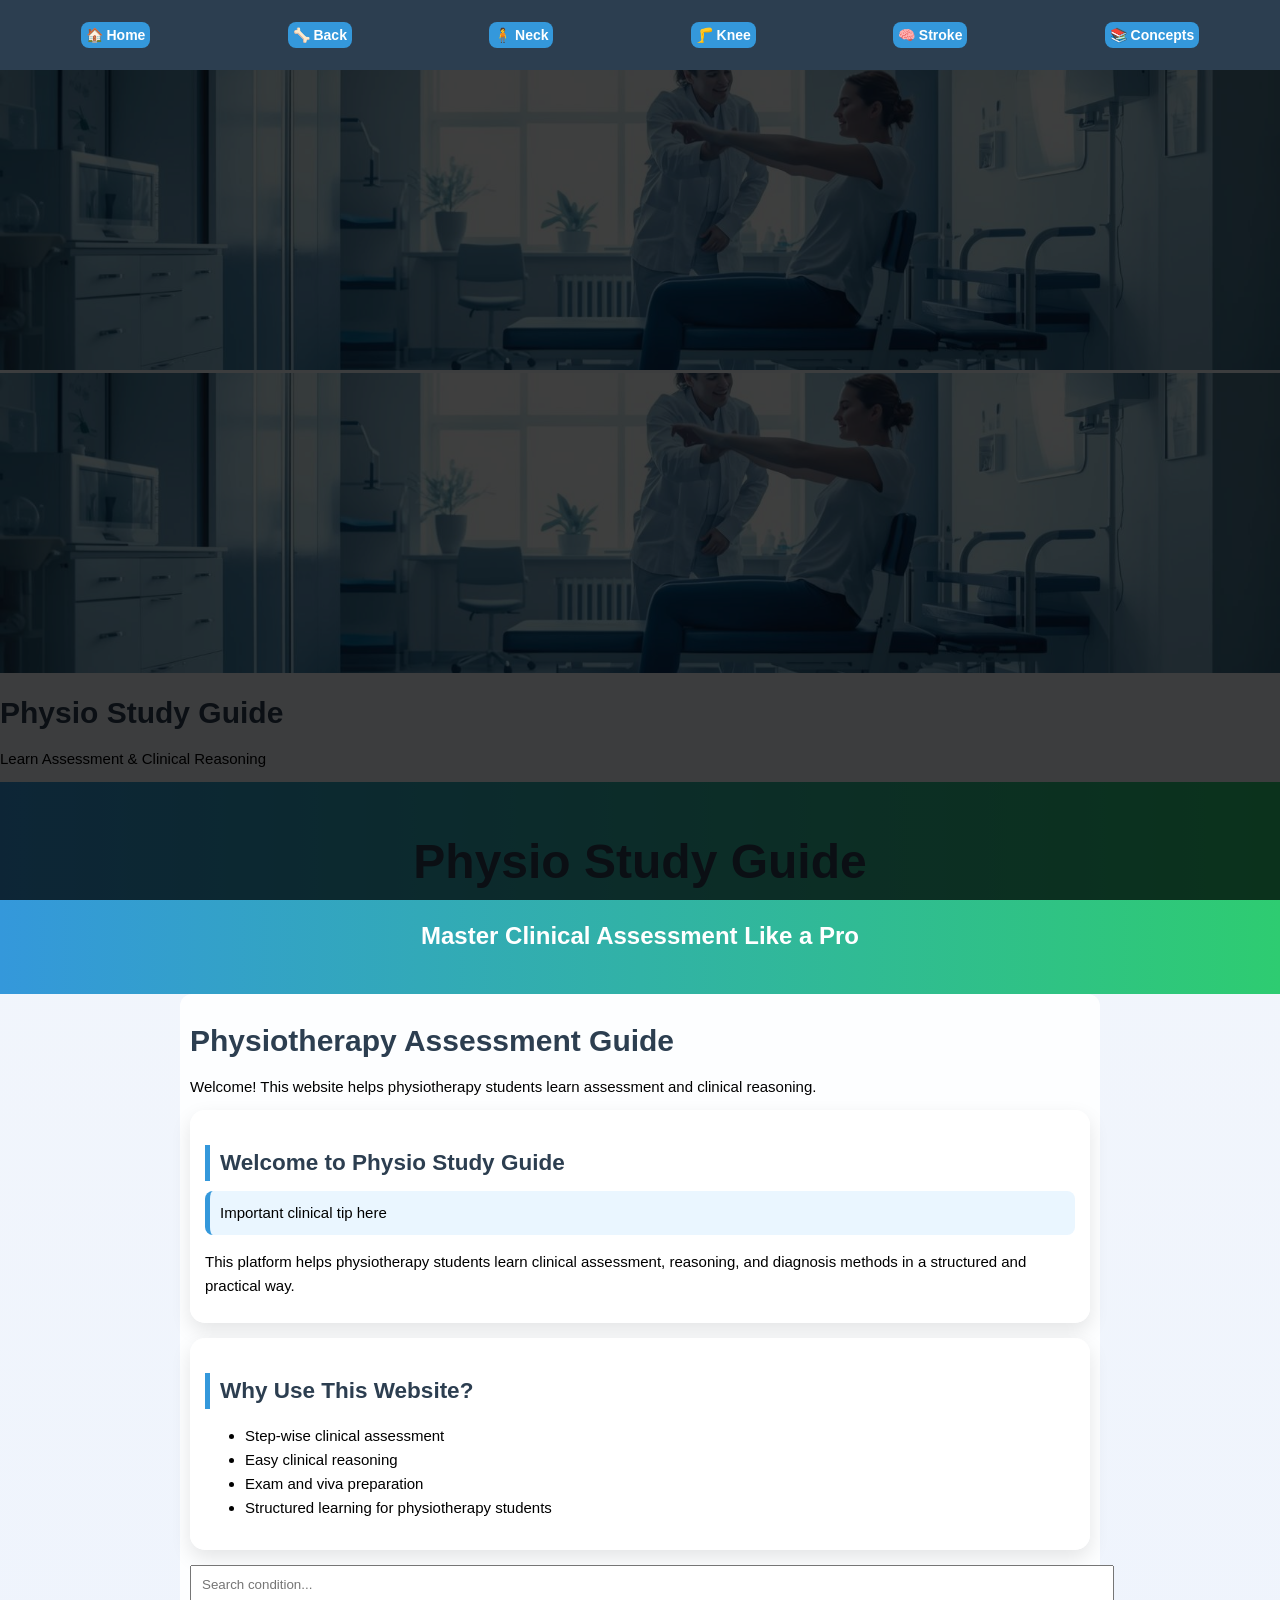
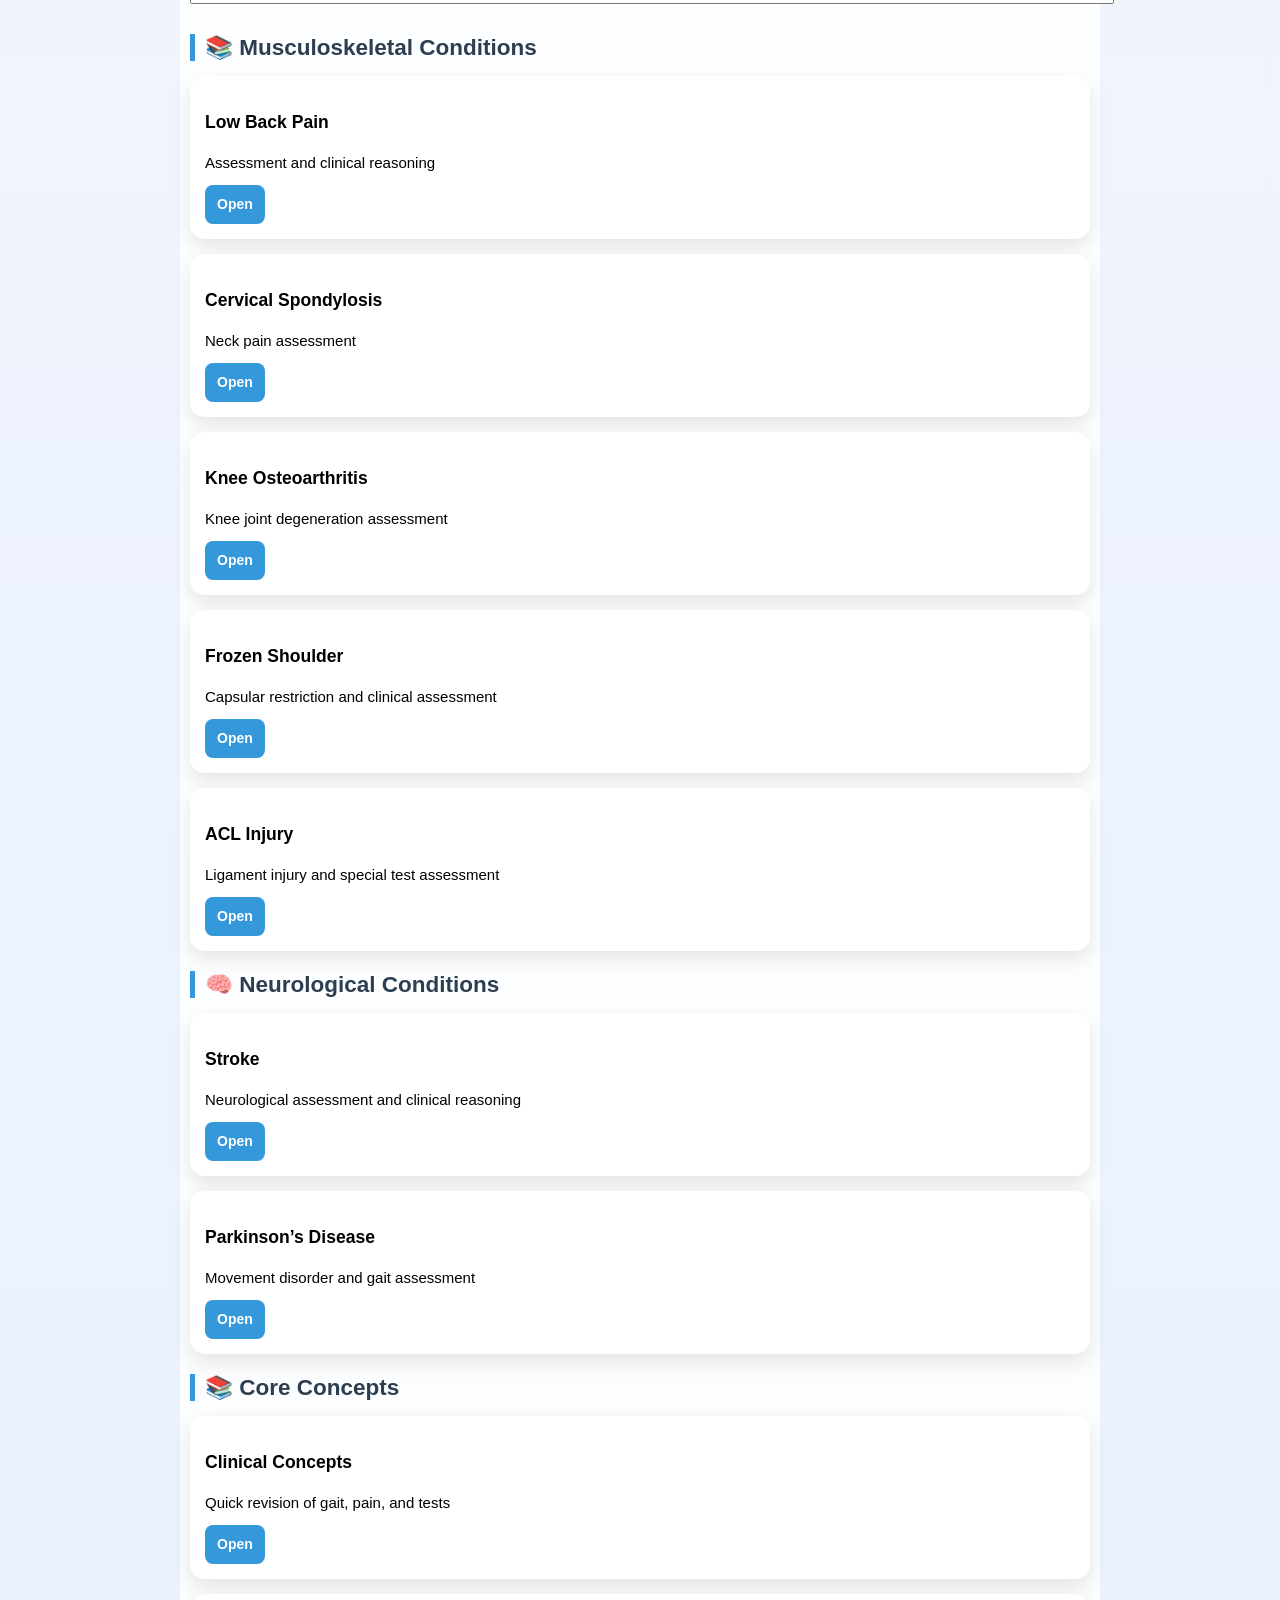
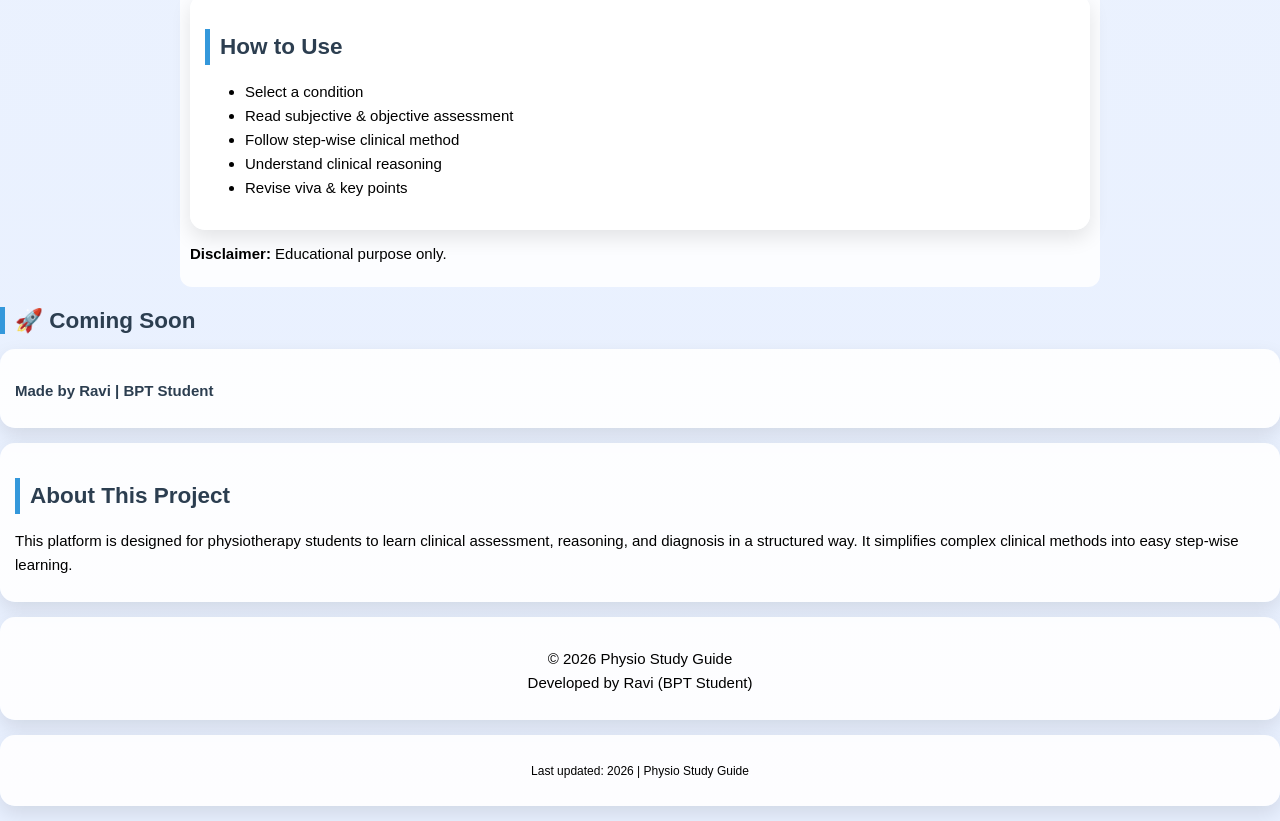
==== index.html @ ac694278 "Update index.html" ====
<!DOCTYPE html>
<html>
<head>
    <title>Physio Study Guide</title>
    <link rel="stylesheet" href="style.css">
</head>

<script>
function searchFunction() {
    let input = document.getElementById("search").value.toLowerCase();
    let cards = document.querySelectorAll(".card");

    cards.forEach(card => {
        if (card.querySelector("h3")) { 
            let text = card.innerText.toLowerCase();
            card.style.display = text.includes(input) ? "block" : "none";
        }
    });
}
</script>


<body>
  
  <div class="navbar">
    <a href="index.html">🏠 Home</a>
<a href="low-back-pain.html">🦴 Back</a>
<a href="cervical-spondylosis.html">🧍 Neck</a>
<a href="knee-osteoarthritis.html">🦵 Knee</a>
<a href="stroke.html">🧠 Stroke</a>
<a href="clinical-concepts.html">📚 Concepts</a>
</div>

<div class="hero">
    <img src="hero.jpg" alt="Physiotherapy Banner">
</div>

<div class="hero">
    <img src="hero.jpg">
    <div class="hero-text">
        <h1>Physio Study Guide</h1>
        <p>Learn Assessment & Clinical Reasoning</p>
    </div>
</div>

<div class="header">
    <h1>Physio Study Guide</h1>
<p>Master Clinical Assessment Like a Pro</p>
</div>


<div class="container">

<h1>Physiotherapy Assessment Guide</h1>

<p>Welcome! This website helps physiotherapy students learn assessment and clinical reasoning.</p>

<div class="card">
<h2>Welcome to Physio Study Guide</h2>

<div class="highlight-box">
Important clinical tip here
</div>

<p>
This platform helps physiotherapy students learn clinical assessment,
reasoning, and diagnosis methods in a structured and practical way.
</p>
</div>
<div class="card">
<h2>Why Use This Website?</h2>
<ul>
<li>Step-wise clinical assessment</li>
<li>Easy clinical reasoning</li>
<li>Exam and viva preparation</li>
<li>Structured learning for physiotherapy students</li>
</ul>
</div>

<input type="text" id="search" placeholder="Search condition..." onkeyup="searchFunction()" style="width:100%; padding:10px; margin-bottom:10px;">

<h2>📚 Musculoskeletal Conditions</h2>

<div class="card">
    <h3>Low Back Pain</h3>
    <p>Assessment and clinical reasoning</p>
    <a href="low-back-pain.html">Open</a>
</div>

<div class="card">
    <h3>Cervical Spondylosis</h3>
    <p>Neck pain assessment</p>
    <a href="cervical-spondylosis.html">Open</a>
</div>

<div class="card">
    <h3>Knee Osteoarthritis</h3>
    <p>Knee joint degeneration assessment</p>
    <a href="knee-osteoarthritis.html">Open</a>
</div>

<div class="card">
    <h3>Frozen Shoulder</h3>
    <p>Capsular restriction and clinical assessment</p>
    <a href="frozen-shoulder.html">Open</a>
</div>

<div class="card">
    <h3>ACL Injury</h3>
    <p>Ligament injury and special test assessment</p>
    <a href="acl-injury.html">Open</a>
</div>

<h2>🧠 Neurological Conditions</h2>

<div class="card">
    <h3>Stroke</h3>
    <p>Neurological assessment and clinical reasoning</p>
    <a href="stroke.html">Open</a>
</div>

<div class="card">
    <h3>Parkinson’s Disease</h3>
    <p>Movement disorder and gait assessment</p>
    <a href="parkinsons.html">Open</a>
</div>


<h2>📚 Core Concepts</h2>

<div class="card">
    <h3>Clinical Concepts</h3>
    <p>Quick revision of gait, pain, and tests</p>
    <a href="clinical-concepts.html">Open</a>
</div>

<div class="card">
<h2>How to Use</h2>
<ul>
<li>Select a condition</li>
<li>Read subjective & objective assessment</li>
<li>Follow step-wise clinical method</li>
<li>Understand clinical reasoning</li>
<li>Revise viva & key points</li>
</ul>
</div>


<p><b>Disclaimer:</b> Educational purpose only.</p>

</div>

<h2>🚀 Coming Soon</h2>



<div class="card">
<p><b>Made by Ravi | BPT Student</b></p>
</div>

<div class="card">
<h2>About This Project</h2>
<p>
This platform is designed for physiotherapy students to learn 
clinical assessment, reasoning, and diagnosis in a structured way.
It simplifies complex clinical methods into easy step-wise learning.
</p>
</div>

<div class="card">
<p style="text-align:center;">
© 2026 Physio Study Guide <br>
Developed by Ravi (BPT Student)
</p>
</div>

<div class="card">
<p style="text-align:center; font-size:12px;">
Last updated: 2026 | Physio Study Guide
</p>
</div>

</body>

</html>
---- style.css ----
body {
    font-family: Arial, sans-serif;
    margin: 0;
    background: url("https://images.unsplash.com/photo-1588776814546-ec7e5f3e4c3b") no-repeat center center fixed;
    background-size: cover;
}

/* Header */
.header {
    background: linear-gradient(135deg, #2c3e50, #3498db);
    color: white;
    padding: 20px;
    text-align: center;
    font-size: 22px;
    font-weight: bold;
}


/* Content */
.container {
    padding: 20px;
    background: rgba(255, 255, 255, 0.85);
    margin: 10px;
    border-radius: 12px;
    backdrop-filter: blur(5px);
}



h1 {
    color: #2c3e50;
}

h2 {
    color: #34495e;
}

/* Card */.card {
    background: white;
    padding: 15px;
    margin-bottom: 10px;
    border-radius: 10px;
    transition: 0.3s;
}

.card:hover {
    transform: translateY(-6px);
    box-shadow: 0 12px 25px rgba(0,0,0,0.2);
}



/* Link */
a {
    text-decoration: none;
    color: #007bff;
    font-weight: bold;
}

.card {
    background: white;
    padding: 18px;
    border-radius: 12px;
    margin-top: 15px;
    box-shadow: 0 4px 10px rgba(0,0,0,0.1);
    line-height: 1.6;
}

h2 {
    margin-bottom: 10px;
}

.card h3 {
    margin-bottom: 5px;
}

.card p {
    margin-bottom: 10px;
}

.header small {
    font-size: 12px;
    display: block;
    margin-top: 5px;
}
.card:hover {
    transform: scale(1.02);
    transition: 0.2s;
}

a {
    display: inline-block;
    padding: 8px 12px;
    background: #3498db;
    color: white;
    border-radius: 8px;
    text-decoration: none;
    font-size: 14px;
}

a:hover {
    background: #2c3e50;
}

.navbar {
    background: #2c3e50;
    padding: 10px;
    display: flex;
    justify-content: space-around;
}

.navbar a {
    color: white;
    text-decoration: none;
    font-size: 14px;
}

.navbar a:hover {
    text-decoration: underline;
}
.navbar {
    background: #2c3e50;
    padding: 10px;
    display: flex;
    justify-content: space-around;
    position: sticky;
    top: 0;
    z-index: 1000;
}
.navbar a {
    color: white;
    text-decoration: none;
    font-size: 14px;
    padding: 5px;
}

.navbar a:hover {
    background: #3498db;
    border-radius: 5px;
}
h2 {
    margin-top: 20px;
}

a {
    display: inline-block;
    padding: 8px 14px;
    background: #3498db;
    color: white;
    border-radius: 20px;
    text-decoration: none;
    font-size: 14px;
    transition: 0.2s;
}

a:hover {
    background: #2c3e50;
    transform: scale(1.05);
}

.hero::after {
    content: "";
    position: absolute;
    top: 0;
    left: 0;
    right: 0;
    bottom: 0;
    background: rgba(0,0,0,0.5); /* slightly darker */
}

h2 {
    border-left: 4px solid #3498db;
    padding-left: 8px;
}

body {
    font-size: 15px;
}

.card:hover {
    transform: translateY(-5px);
    box-shadow: 0 10px 25px rgba(0,0,0,0.2);
}

.container {
    max-width: 800px;
    margin: auto;
}

.highlight {
    color: #3498db;
    font-weight: bold;
}

body {
    animation: fadeIn 0.8s ease-in;
}

@keyframes fadeIn {
    from {
        opacity: 0;
    }
    to {
        opacity: 1;
    }
}

a {
    transition: 0.2s;
}

a:hover {
    transform: scale(1.05);
}

.hero-text {
    animation: slideUp 1s ease;
}

@keyframes slideUp {
    from {
        transform: translateY(30px);
        opacity: 0;
    }
    to {
        transform: translateY(0);
        opacity: 1;
    }
}

html {
    scroll-behavior: smooth;
}

table {
    border-collapse: collapse;
    margin-top: 10px;
}

th, td {
    padding: 8px;
    text-align: left;
}

.card h2 {
    color: #2c3e50;
}
.card p b {
    color: #2c3e50;
}

body {
    font-family: Arial, sans-serif;
    background: #f4f7fb;
    margin: 0;
}

/* Navbar */
.navbar {
    background: #2c3e50;
    padding: 12px;
    text-align: center;
}

.navbar a {
    color: white;
    margin: 10px;
    text-decoration: none;
    font-weight: bold;
}

/* Header */
.header {
    background: linear-gradient(to right, #3498db, #2ecc71);
    color: white;
    padding: 20px;
    text-align: center;
    font-size: 24px;
}

.card {
    background: rgba(255, 255, 255, 0.9);
    padding: 15px;
    margin: 15px 0;
    border-radius: 15px;
    box-shadow: 0 8px 20px rgba(0,0,0,0.1);
    transition: 0.3s;
}

.card:hover {
    transform: translateY(-5px);
}

a {
    display: inline-block;
    padding: 8px 12px;
    background: #3498db;
    color: white;
    border-radius: 8px;
    text-decoration: none;
}

a:hover {
    background: #2980b9;
}

h1, h2 {
    color: #2c3e50;
}

h2 {
    border-left: 5px solid #3498db;
    padding-left: 10px;
}

.container {
    max-width: 900px;
    margin: auto;
    padding: 10px;
}

.navbar a:hover {
    color: #2ecc71;
}

body {
    background: linear-gradient(to bottom, #f4f7fb, #e8f0ff);
}

.highlight-box {
    background: #eaf6ff;
    padding: 10px;
    border-left: 5px solid #3498db;
    border-radius: 8px;
}

.hero img {
    width: 100%;
    height: 300px;
    object-fit: cover;
}
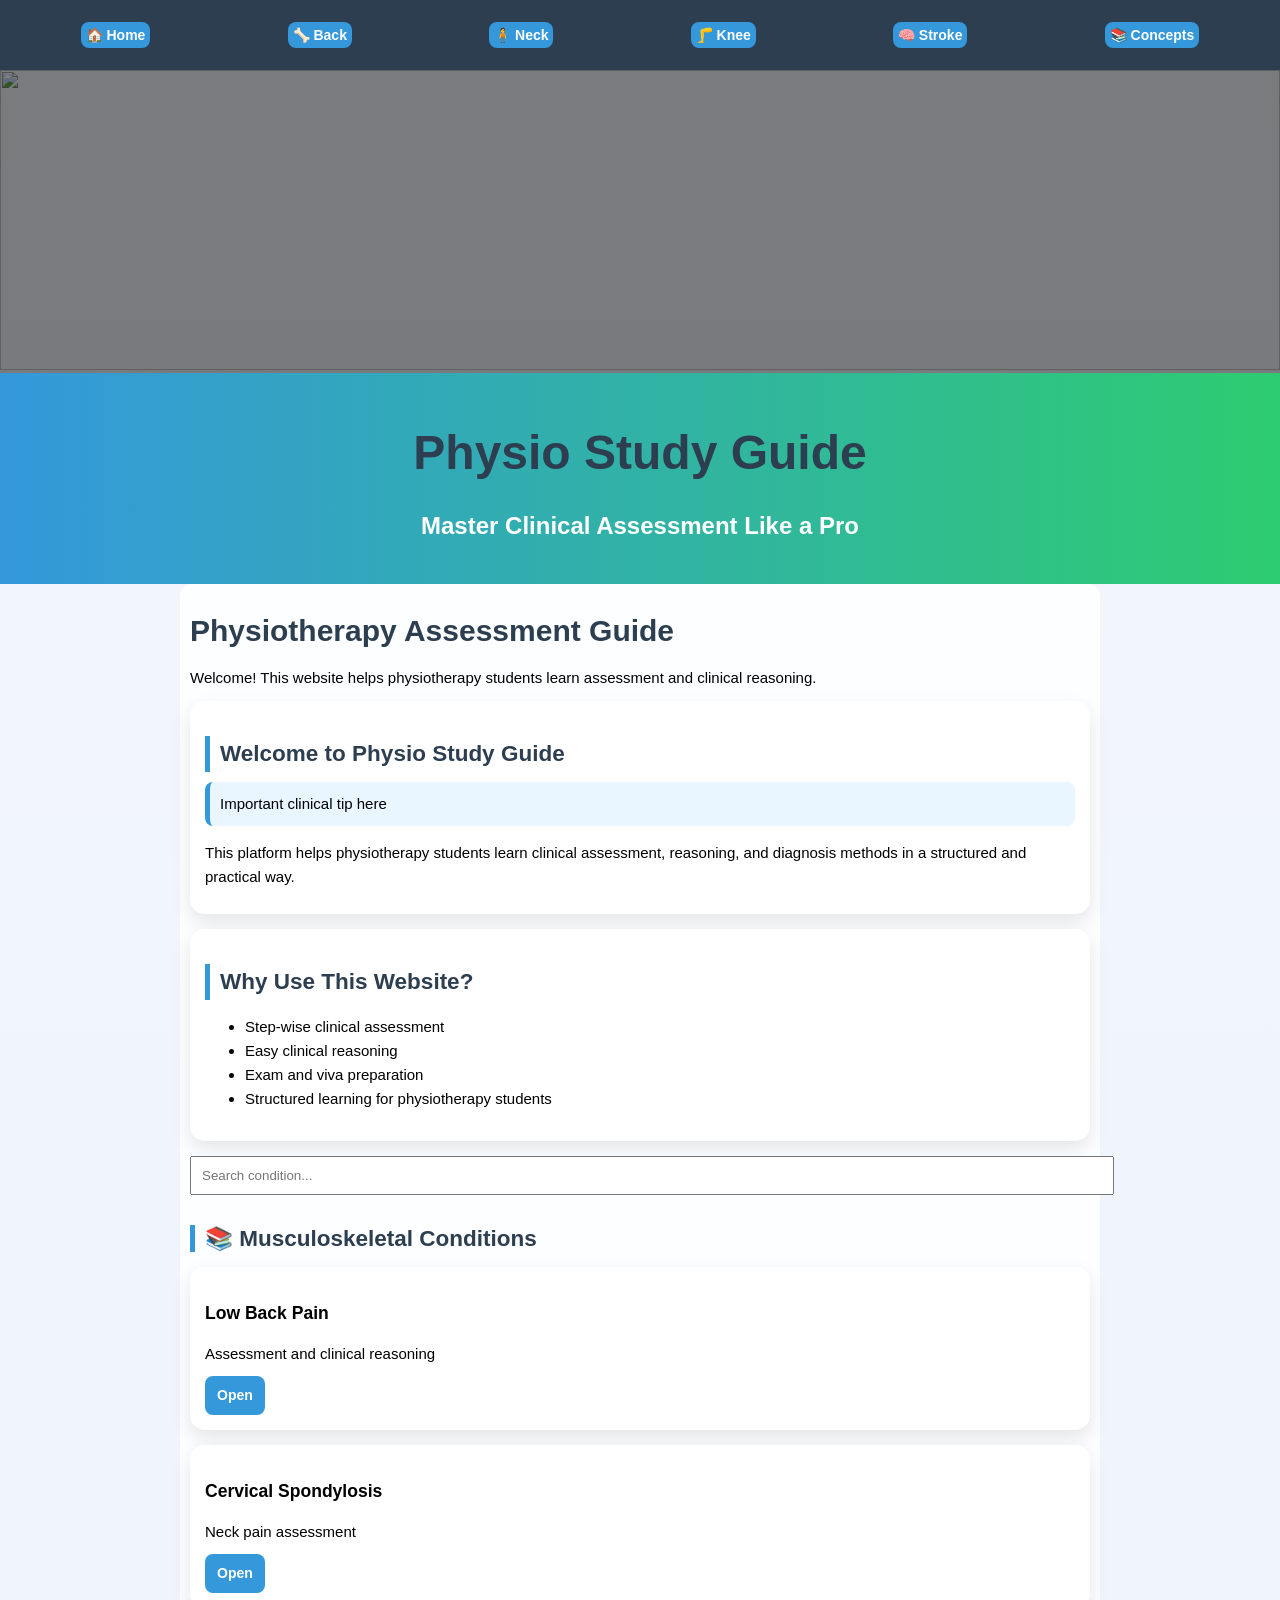
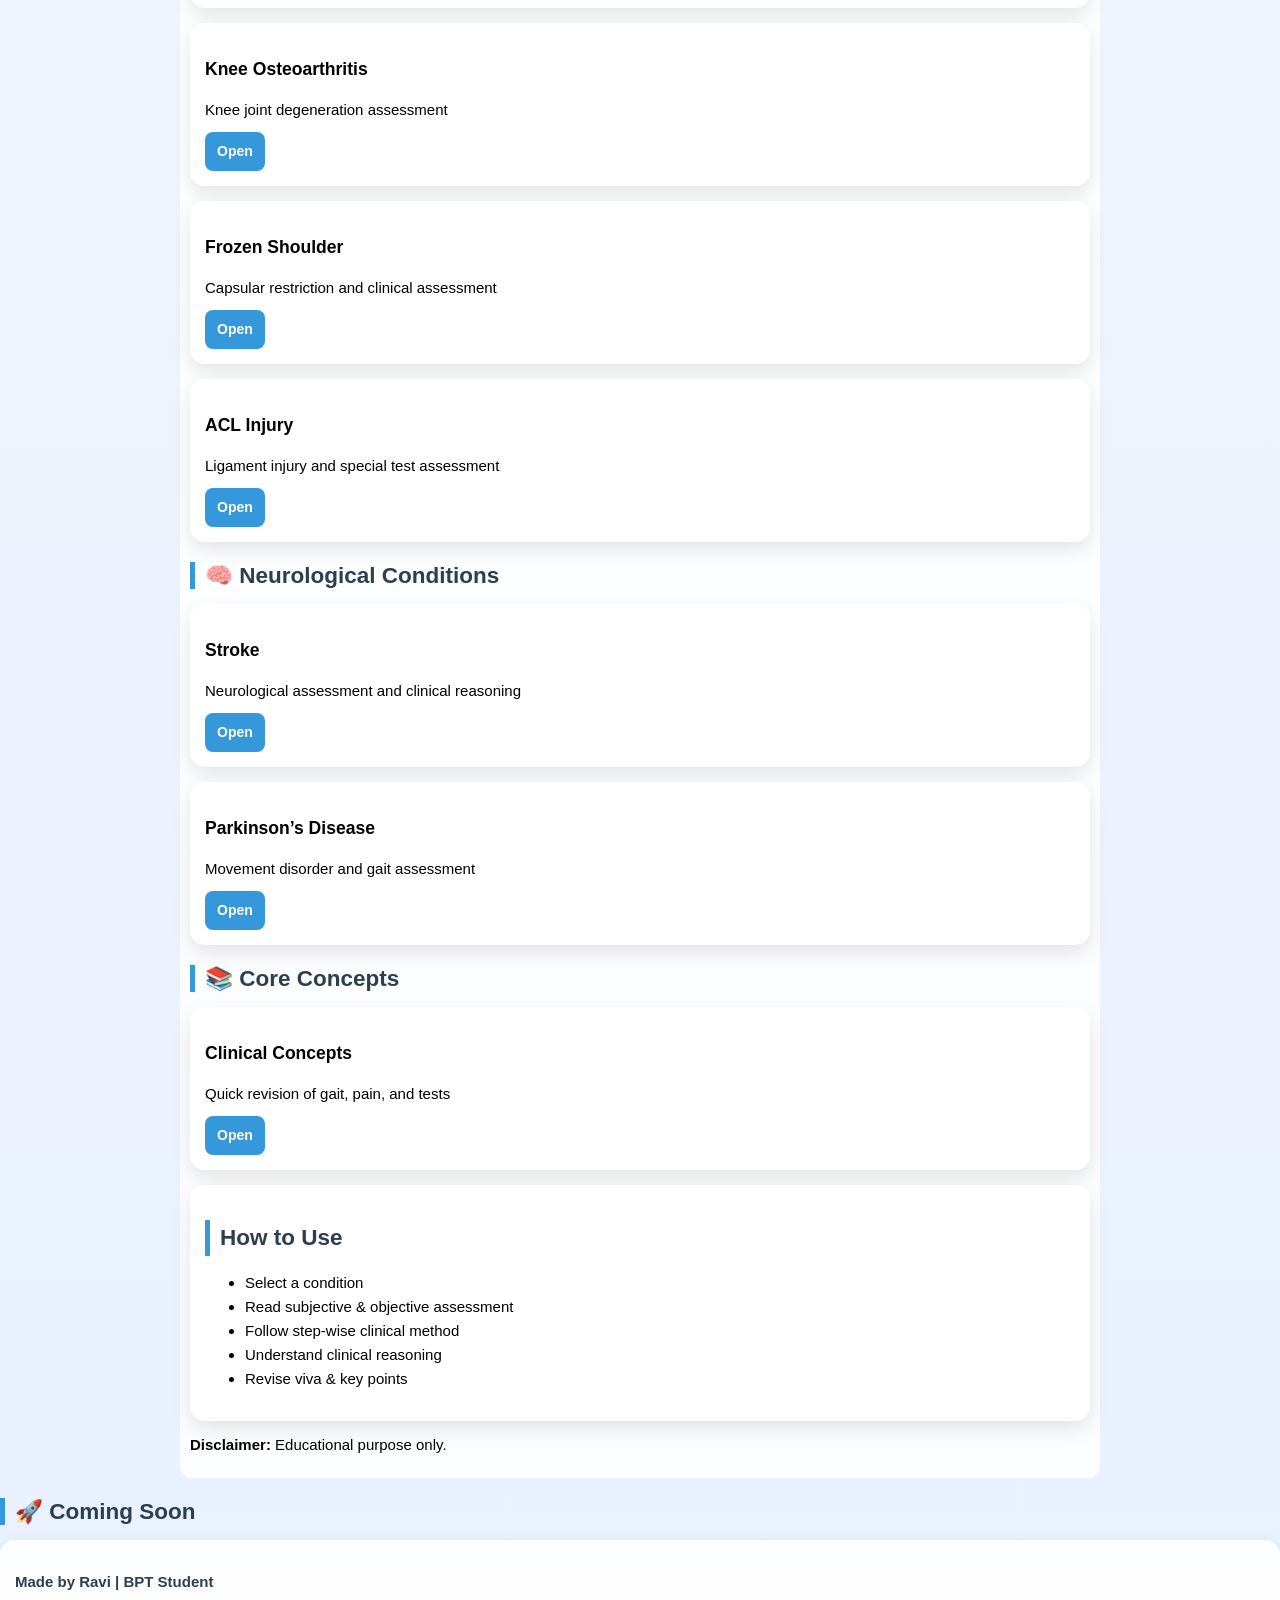
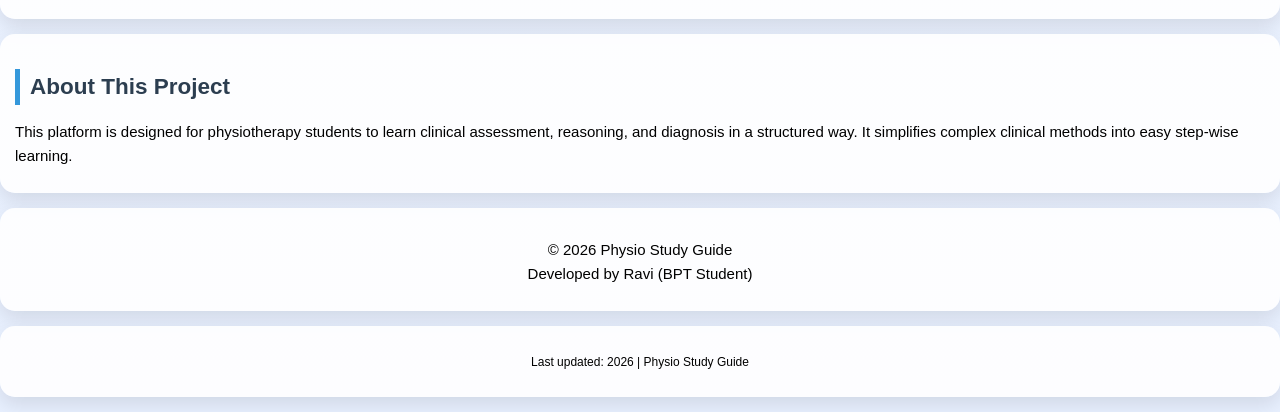
==== commit 081167ba: "Add files via upload" ====
--- a/index.html
+++ b/index.html
@@ -30,18 +30,13 @@
 <a href="stroke.html">🧠 Stroke</a>
 <a href="clinical-concepts.html">📚 Concepts</a>
 </div>
-
 <div class="hero">
-    <img src="hero.jpg" alt="Physiotherapy Banner">
+    <img src="images/hero.jpg">
+    <div class="hero-text">
+   
+    </div>
 </div>
 
-<div class="hero">
-    <img src="hero.jpg">
-    <div class="hero-text">
-        <h1>Physio Study Guide</h1>
-        <p>Learn Assessment & Clinical Reasoning</p>
-    </div>
-</div>
 
 <div class="header">
     <h1>Physio Study Guide</h1>
@@ -182,4 +177,4 @@
 
 </body>
 
-</html>
+</html>
--- a/style.css
+++ b/style.css
@@ -338,4 +338,17 @@
     width: 100%;
     height: 300px;
     object-fit: cover;
+}
+
+.hero {
+    position: relative;
+}
+
+.hero-text {
+    position: absolute;
+    top: 50%;
+    left: 50%;
+    transform: translate(-50%, -50%);
+    color: white;
+    text-align: center;
 }
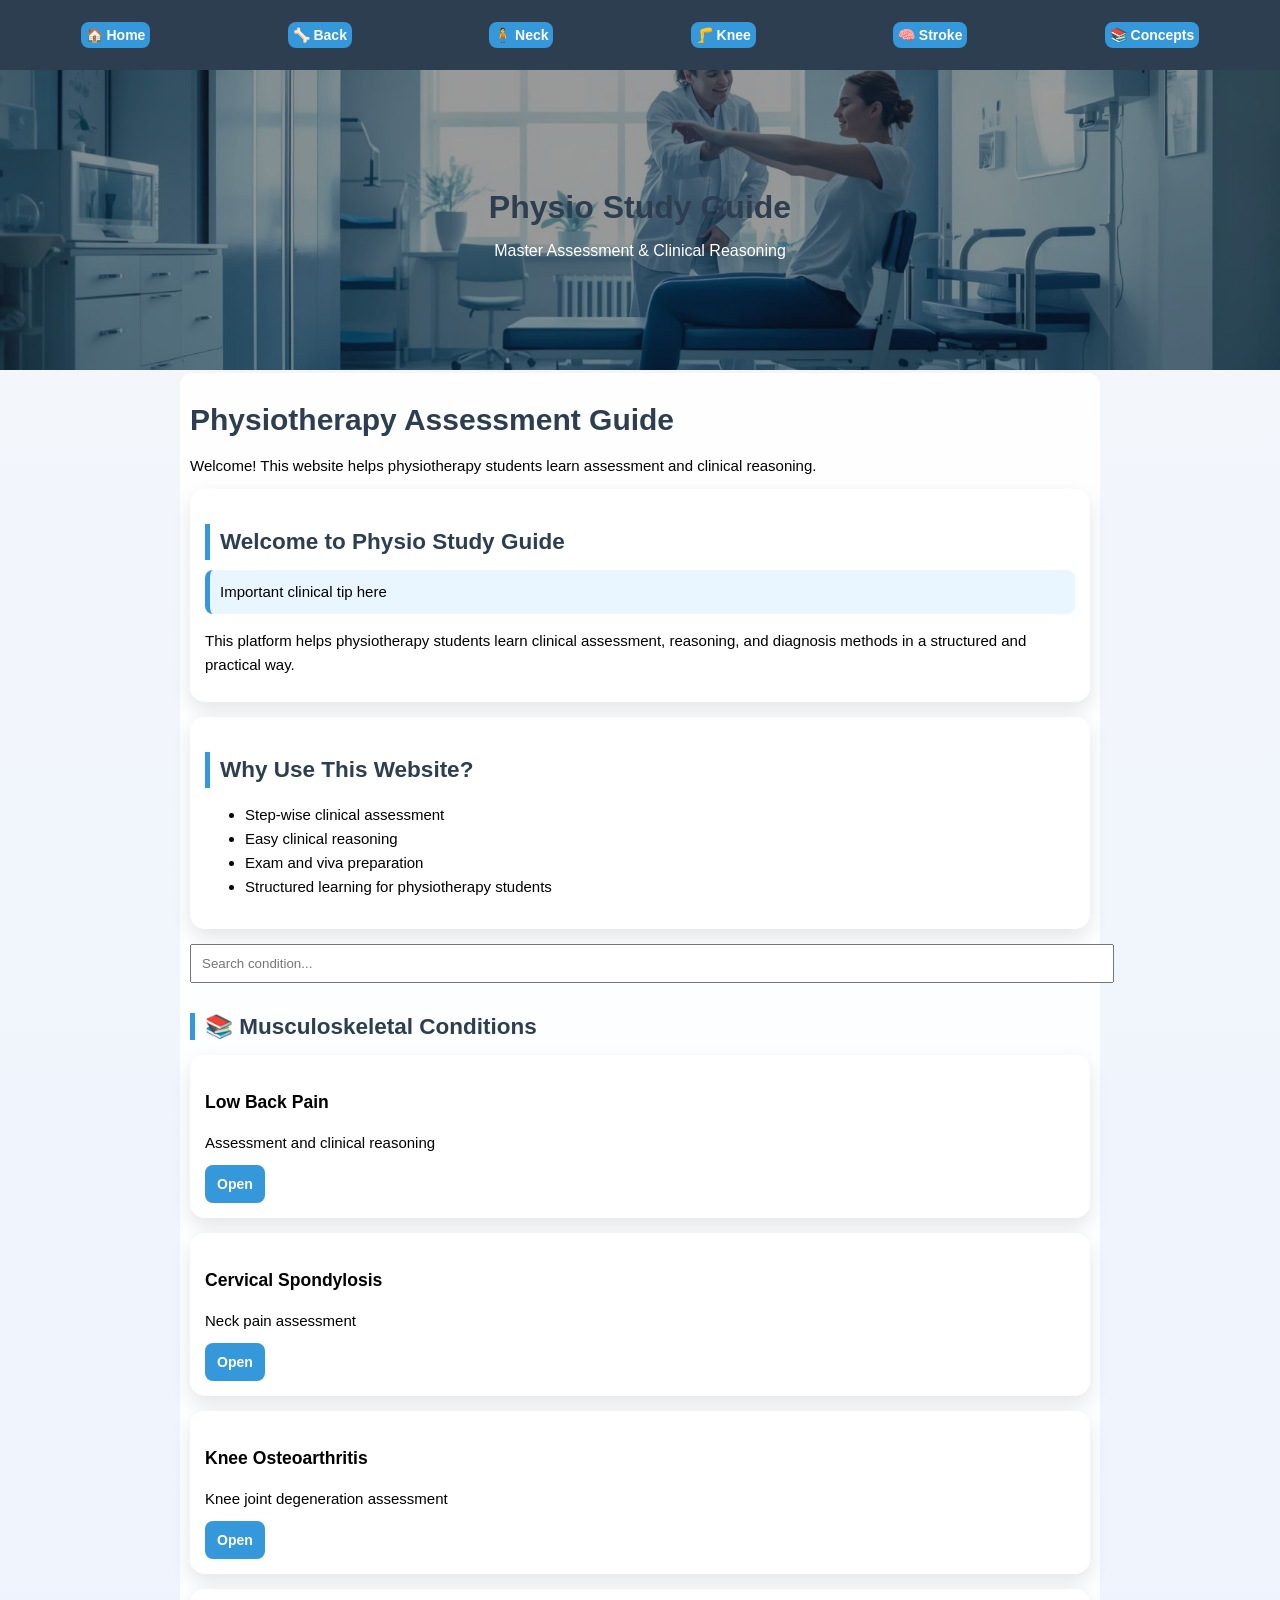
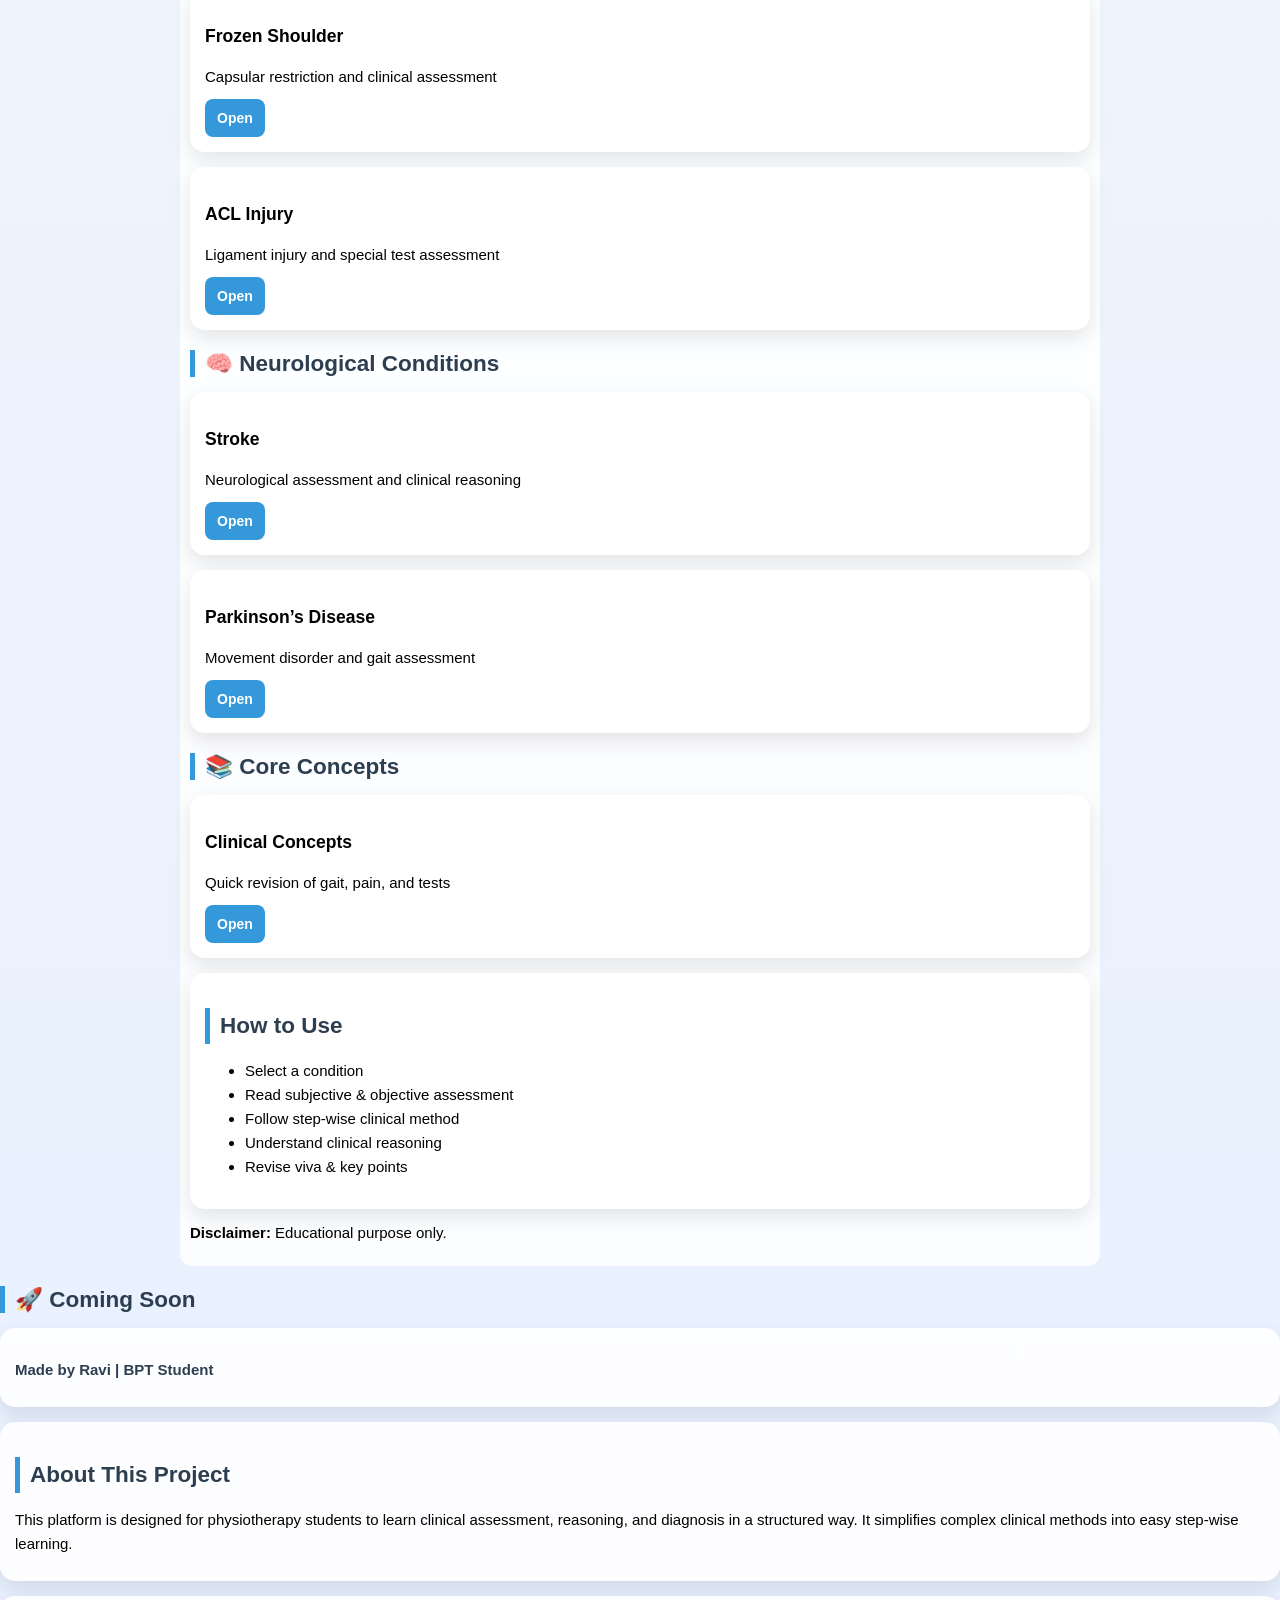
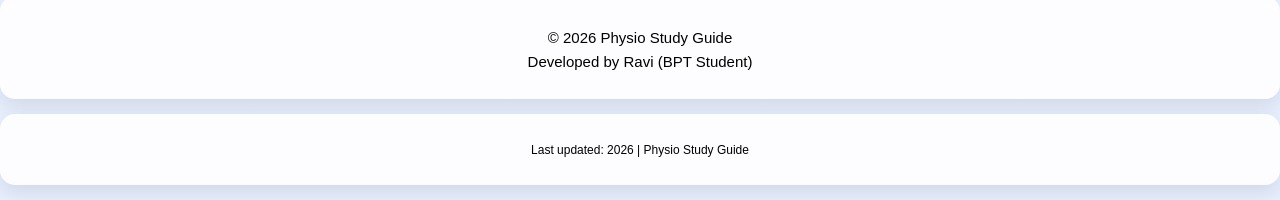
==== commit 65d390de: "Add files via upload" ====
--- a/index.html
+++ b/index.html
@@ -30,18 +30,16 @@
 <a href="stroke.html">🧠 Stroke</a>
 <a href="clinical-concepts.html">📚 Concepts</a>
 </div>
+
+
 <div class="hero">
     <img src="images/hero.jpg">
     <div class="hero-text">
-   
+        <h1>Physio Study Guide</h1>
+        <p>Master Assessment & Clinical Reasoning</p>
     </div>
 </div>
 
-
-<div class="header">
-    <h1>Physio Study Guide</h1>
-<p>Master Clinical Assessment Like a Pro</p>
-</div>
 
 
 <div class="container">
--- a/style.css
+++ b/style.css
@@ -351,4 +351,52 @@
     transform: translate(-50%, -50%);
     color: white;
     text-align: center;
+}
+
+.hero {
+    position: relative;
+}
+
+.hero::after {
+    content: "";
+    position: absolute;
+    top: 0;
+    left: 0;
+    width: 100%;
+    height: 300px;
+    background: rgba(0, 0, 0, 0.4);
+}
+
+.hero-text {
+    position: absolute;
+    top: 50%;
+    left: 50%;
+    transform: translate(-50%, -50%);
+    color: white;
+    text-align: center;
+    z-index: 1;
+}
+
+.hero-text h1 {
+    font-size: 32px;
+    margin-bottom: 10px;
+}
+
+.hero-text p {
+    font-size: 16px;
+}
+
+.hero-text {
+    animation: fadeSlide 1s ease;
+}
+
+@keyframes fadeSlide {
+    from {
+        opacity: 0;
+        transform: translate(-50%, -40%);
+    }
+    to {
+        opacity: 1;
+        transform: translate(-50%, -50%);
+    }
 }
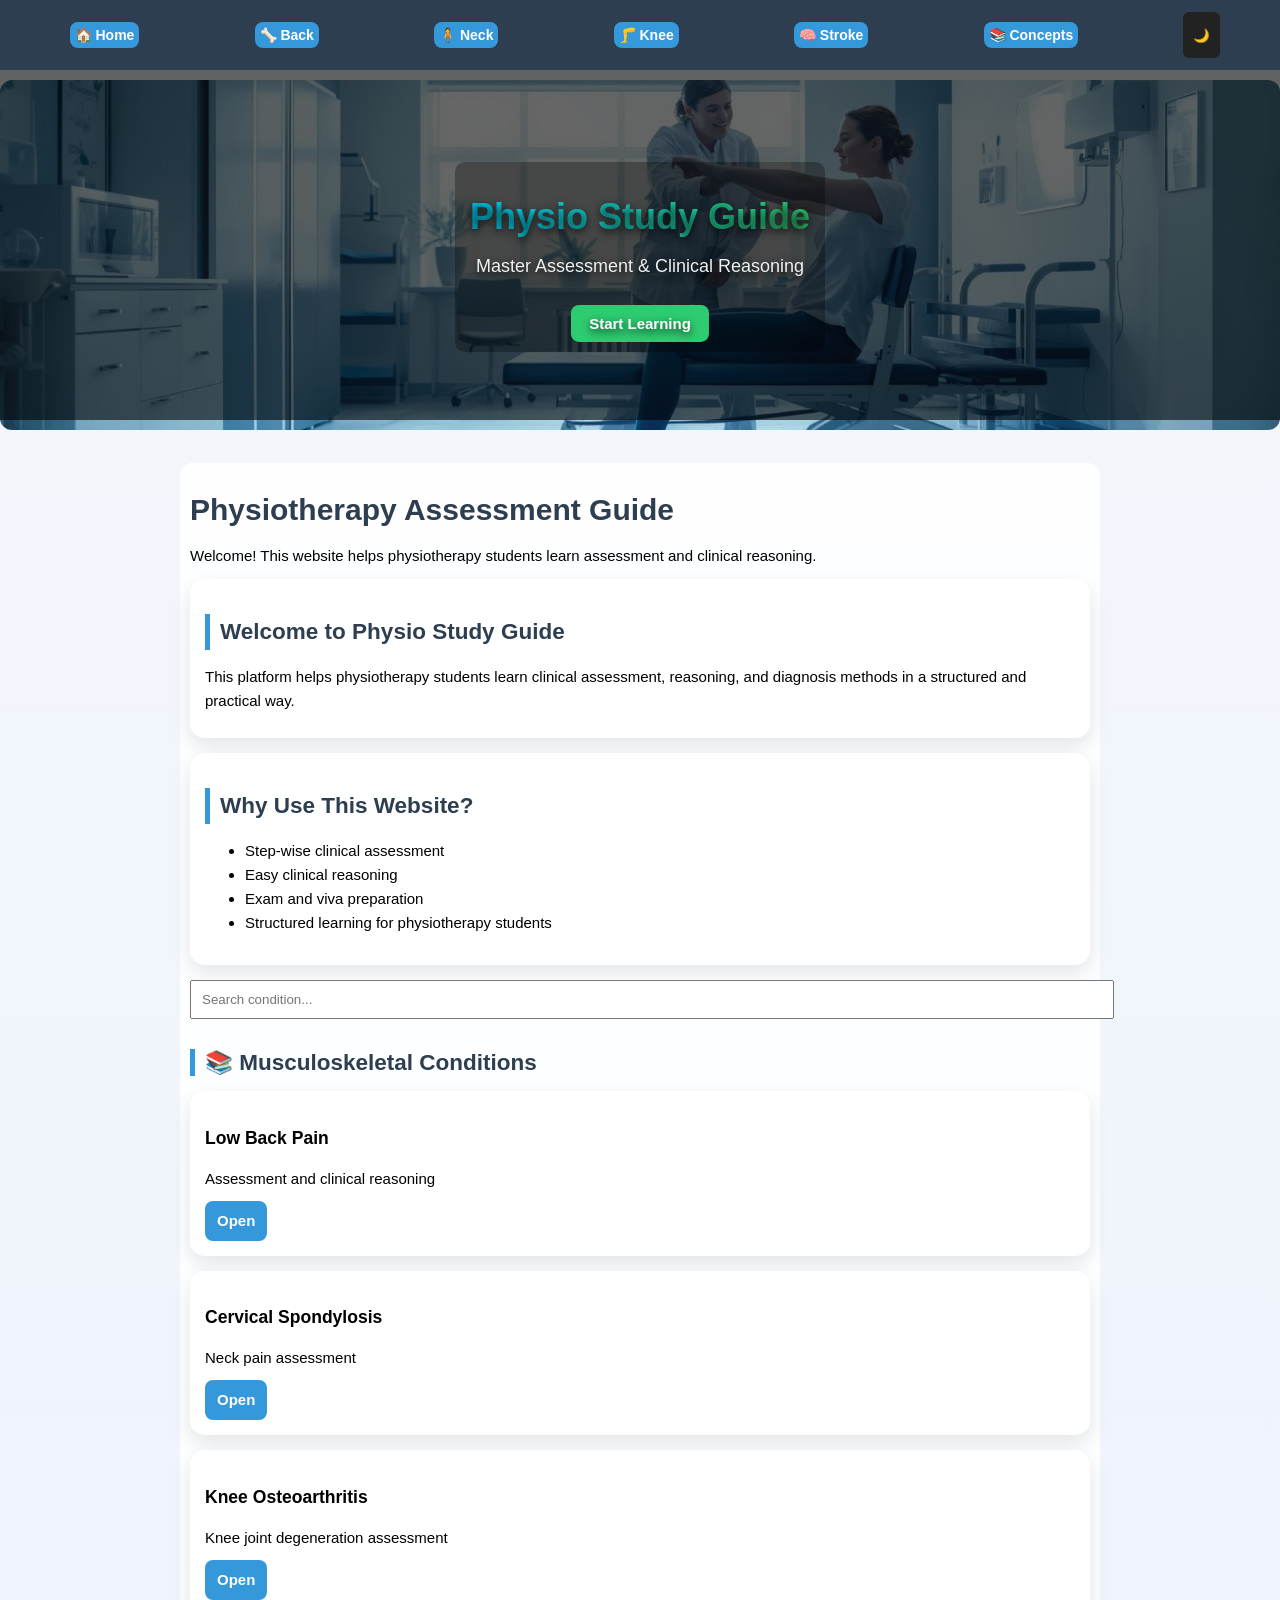
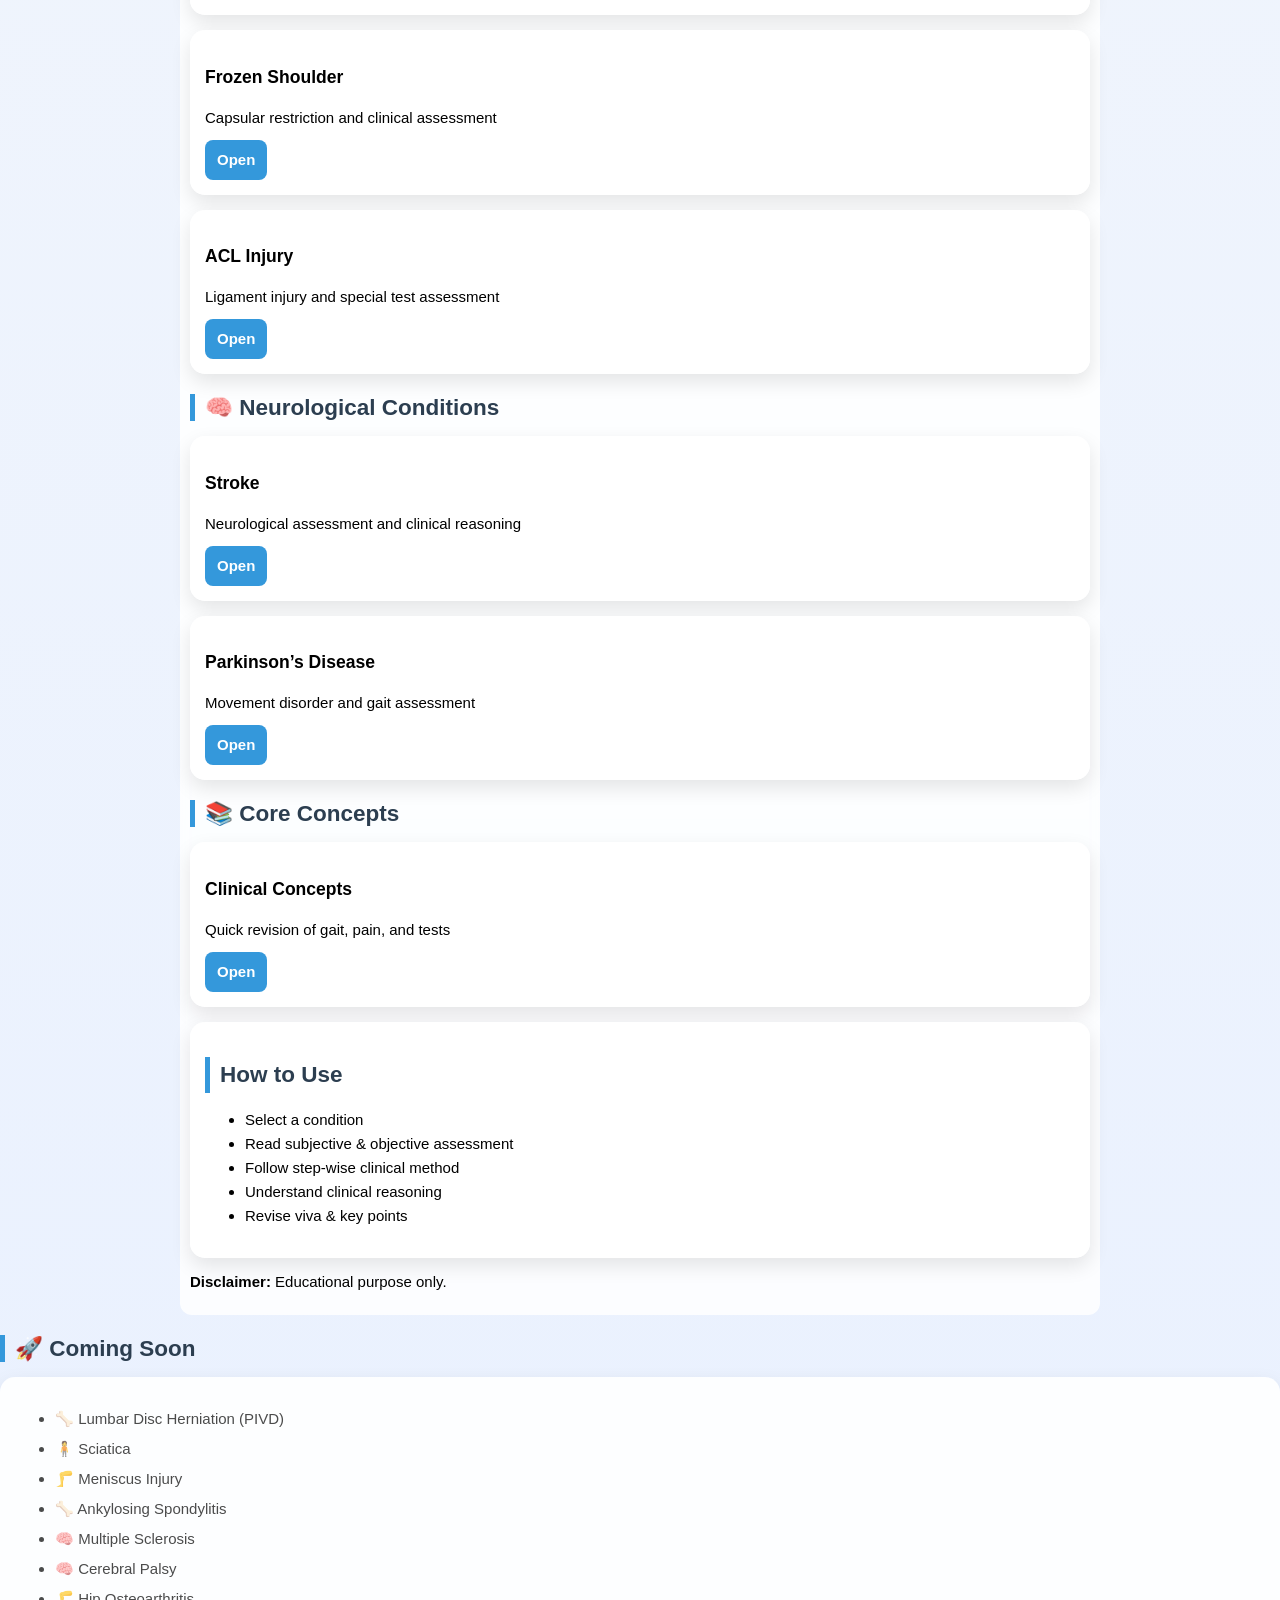
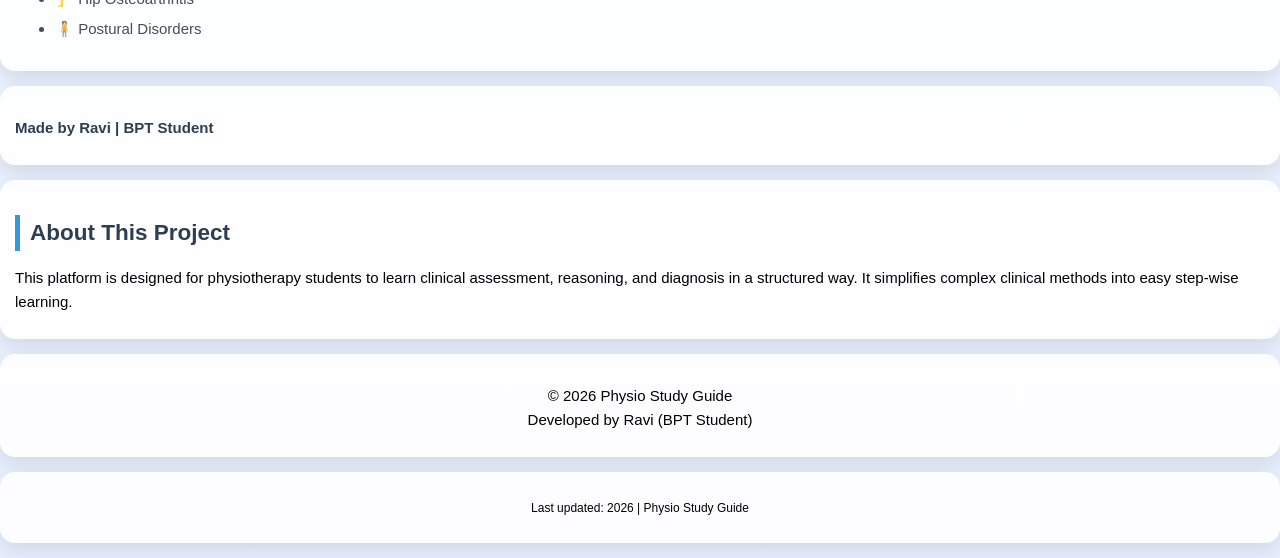
==== commit 2b06ac60: "Add files via upload" ====
--- a/index.html
+++ b/index.html
@@ -29,6 +29,7 @@
 <a href="knee-osteoarthritis.html">🦵 Knee</a>
 <a href="stroke.html">🧠 Stroke</a>
 <a href="clinical-concepts.html">📚 Concepts</a>
+<button onclick="toggleDarkMode()" class="dark-btn">🌙</button>
 </div>
 
 
@@ -37,12 +38,15 @@
     <div class="hero-text">
         <h1>Physio Study Guide</h1>
         <p>Master Assessment & Clinical Reasoning</p>
+
+        <a href="#content" class="hero-btn">Start Learning</a>
     </div>
 </div>
 
 
 
-<div class="container">
+
+<div class="container" id="content">
 
 <h1>Physiotherapy Assessment Guide</h1>
 
@@ -51,9 +55,6 @@
 <div class="card">
 <h2>Welcome to Physio Study Guide</h2>
 
-<div class="highlight-box">
-Important clinical tip here
-</div>
 
 <p>
 This platform helps physiotherapy students learn clinical assessment,
@@ -143,7 +144,21 @@
 
 </div>
 
+
 <h2>🚀 Coming Soon</h2>
+
+<div class="card">
+<ul class="coming-soon">
+<li>🦴 Lumbar Disc Herniation (PIVD)</li>
+<li>🧍 Sciatica</li>
+<li>🦵 Meniscus Injury</li>
+<li>🦴 Ankylosing Spondylitis</li>
+<li>🧠 Multiple Sclerosis</li>
+<li>🧠 Cerebral Palsy</li>
+<li>🦵 Hip Osteoarthritis</li>
+<li>🧍 Postural Disorders</li>
+</ul>
+</div>
 
 
 
@@ -173,6 +188,26 @@
 </p>
 </div>
 
+<script>
+function toggleDarkMode() {
+    document.body.classList.toggle("dark-mode");
+}
+</script>
+
+<script>
+function toggleDarkMode() {
+    document.body.classList.toggle("dark-mode");
+    localStorage.setItem("darkMode", document.body.classList.contains("dark-mode"));
+}
+
+window.onload = function() {
+    if (localStorage.getItem("darkMode") === "true") {
+        document.body.classList.add("dark-mode");
+    }
+}
+</script>
+
+
 </body>
 
 </html>
--- a/style.css
+++ b/style.css
@@ -88,6 +88,7 @@
     transition: 0.2s;
 }
 
+
 a {
     display: inline-block;
     padding: 8px 12px;
@@ -95,8 +96,8 @@
     color: white;
     border-radius: 8px;
     text-decoration: none;
-    font-size: 14px;
-}
+}
+
 
 a:hover {
     background: #2c3e50;
@@ -144,29 +145,30 @@
 
 a {
     display: inline-block;
-    padding: 8px 14px;
+    padding: 8px 12px;
     background: #3498db;
     color: white;
-    border-radius: 20px;
-    text-decoration: none;
-    font-size: 14px;
-    transition: 0.2s;
-}
+    border-radius: 8px;
+    text-decoration: none;
+}
+
 
 a:hover {
     background: #2c3e50;
     transform: scale(1.05);
 }
+
 
 .hero::after {
     content: "";
     position: absolute;
     top: 0;
     left: 0;
-    right: 0;
-    bottom: 0;
-    background: rgba(0,0,0,0.5); /* slightly darker */
-}
+    width: 100%;
+    height: 350px;
+    background: rgba(0, 0, 0, 0.6); /* increased from 0.4 → 0.6 */
+}
+
 
 h2 {
     border-left: 4px solid #3498db;
@@ -290,7 +292,6 @@
 .card:hover {
     transform: translateY(-5px);
 }
-
 a {
     display: inline-block;
     padding: 8px 12px;
@@ -299,6 +300,7 @@
     border-radius: 8px;
     text-decoration: none;
 }
+
 
 a:hover {
     background: #2980b9;
@@ -356,6 +358,7 @@
 .hero {
     position: relative;
 }
+
 
 .hero::after {
     content: "";
@@ -363,9 +366,10 @@
     top: 0;
     left: 0;
     width: 100%;
-    height: 300px;
-    background: rgba(0, 0, 0, 0.4);
-}
+    height: 350px;
+    background: rgba(0, 0, 0, 0.6); /* increased from 0.4 → 0.6 */
+}
+
 
 .hero-text {
     position: absolute;
@@ -399,4 +403,129 @@
         opacity: 1;
         transform: translate(-50%, -50%);
     }
+}
+
+.hero img {
+    width: 100%;
+    height: 350px;
+    object-fit: cover;
+}
+
+.hero {
+    margin-bottom: 20px;
+}
+
+.navbar a:hover {
+    color: #2ecc71;
+}
+
+.card {
+    margin: 15px 0;
+}
+
+.hero-text {
+    text-shadow: 0 2px 5px rgba(0,0,0,0.5);
+}
+
+.hero-text h1 {
+    font-size: 36px;
+    font-weight: bold;
+}
+
+.hero-text p {
+    font-size: 18px;
+}
+
+.hero-text {
+    background: rgba(0, 0, 0, 0.3);
+    padding: 10px 15px;
+    border-radius: 10px;
+}
+
+.hero-text {
+    text-shadow: 0 3px 8px rgba(0,0,0,0.8);
+}
+
+.hero-text h1 {
+    color: #00d4ff;  /* bright cyan-blue */
+}
+
+.hero-text h1 {
+    color: white;
+    text-shadow: 0 4px 10px rgba(0,0,0,0.9);
+}
+
+.hero-text h1 {
+    background: linear-gradient(to right, #00d4ff, #2ecc71);
+    -webkit-background-clip: text;
+    -webkit-text-fill-color: transparent;
+}
+
+.hero-text h1 {
+    color: #f1c40f; /* yellow highlight */
+}
+
+.hero-text h1 {
+    color: #00d4ff;
+    text-shadow: 0 3px 8px rgba(0,0,0,0.8);
+}
+
+.hero-text p {
+    color: #ecf0f1;
+}
+
+.hero-btn {
+    margin-top: 10px;
+    padding: 10px 18px;
+    background: #2ecc71;
+    color: white;
+    border-radius: 8px;
+    text-decoration: none;
+    font-weight: bold;
+    display: inline-block;
+}
+
+.hero-btn:hover {
+    background: #27ae60;
+}
+
+.dark-btn {
+    padding: 6px 10px;
+    border: none;
+    border-radius: 6px;
+    background: #222;
+    color: white;
+    cursor: pointer;
+}
+
+
+.dark-mode {
+    background: #121212;
+    color: white;
+}
+
+.dark-mode .card {
+    background: #1e1e1e;
+    color: white;
+}
+
+.dark-mode .navbar {
+    background: #000;
+}
+
+.dark-mode a {
+    background: #444;
+}
+
+img {
+    width: 100%;
+    height: 250px;
+    object-fit: cover;
+    border-radius: 12px;
+    margin: 10px 0;
+}
+
+.coming-soon li {
+    opacity: 0.7;
+    margin: 6px 0;
 }
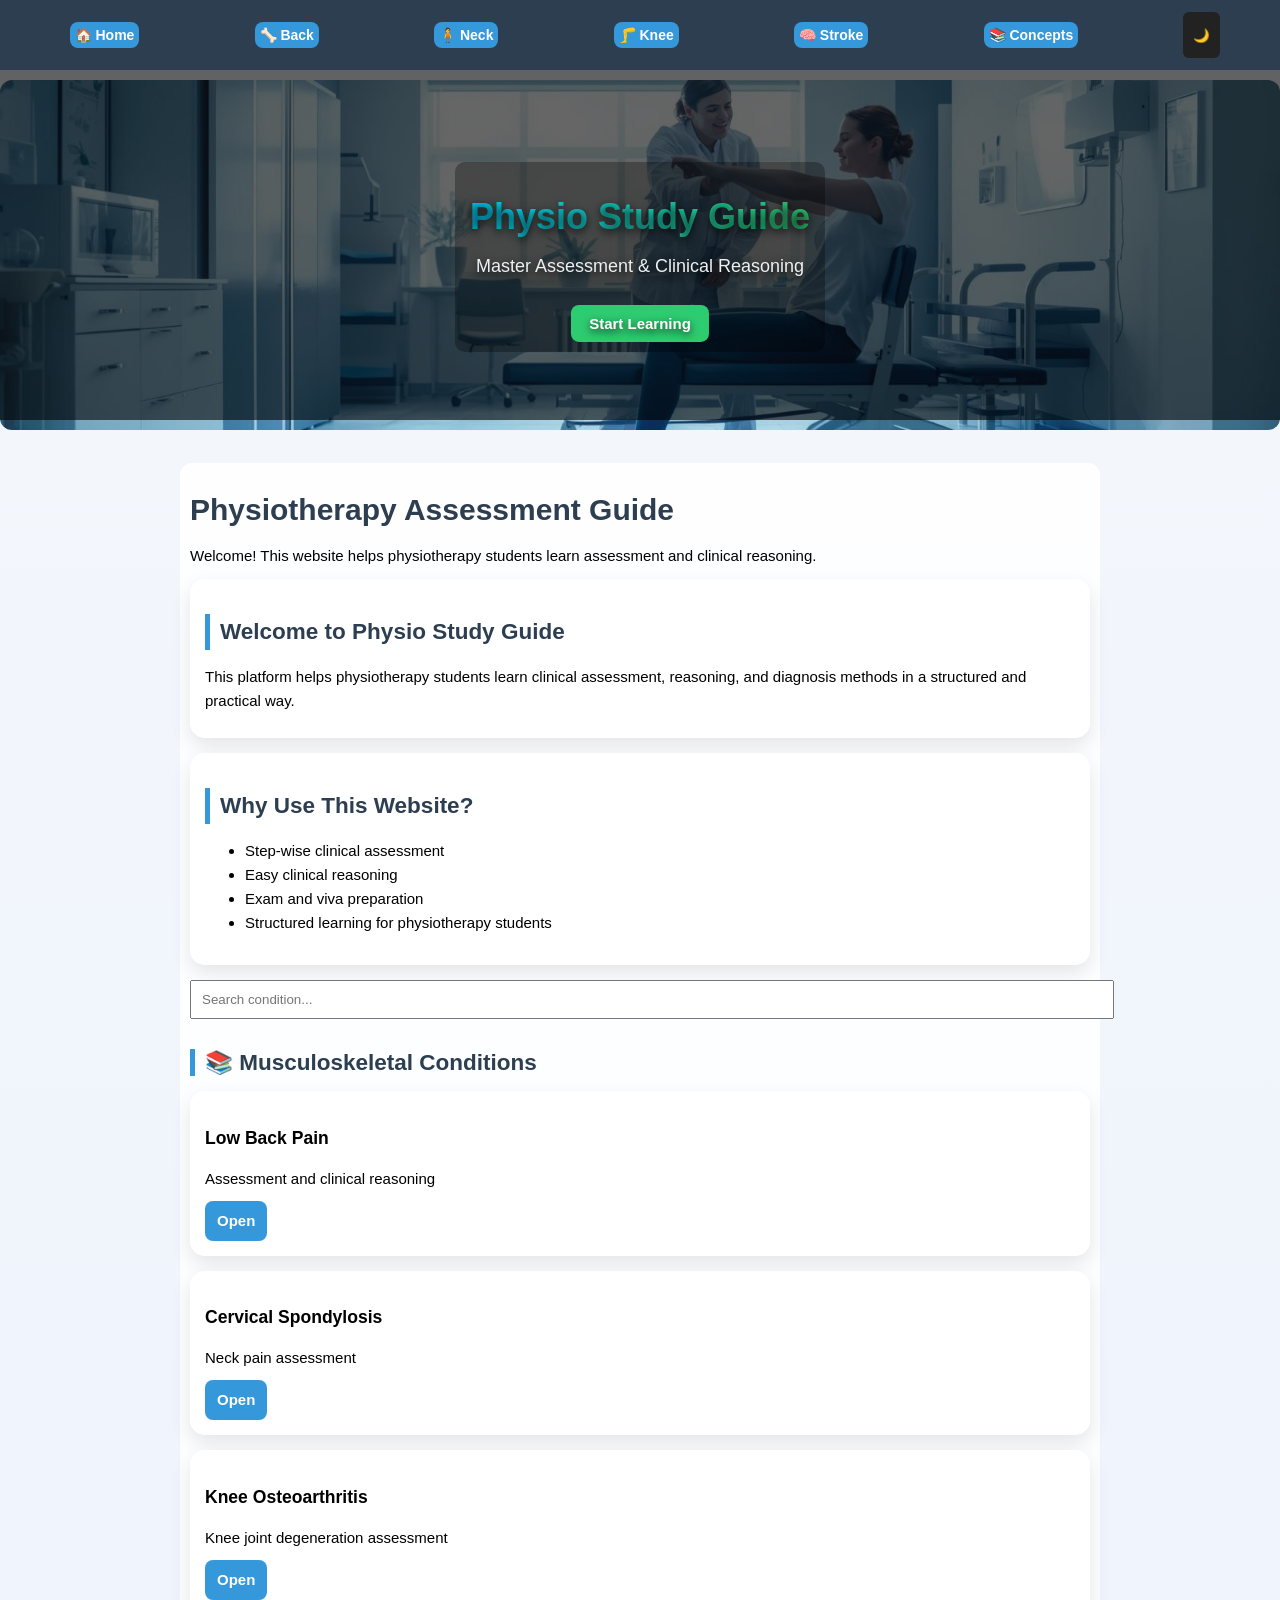
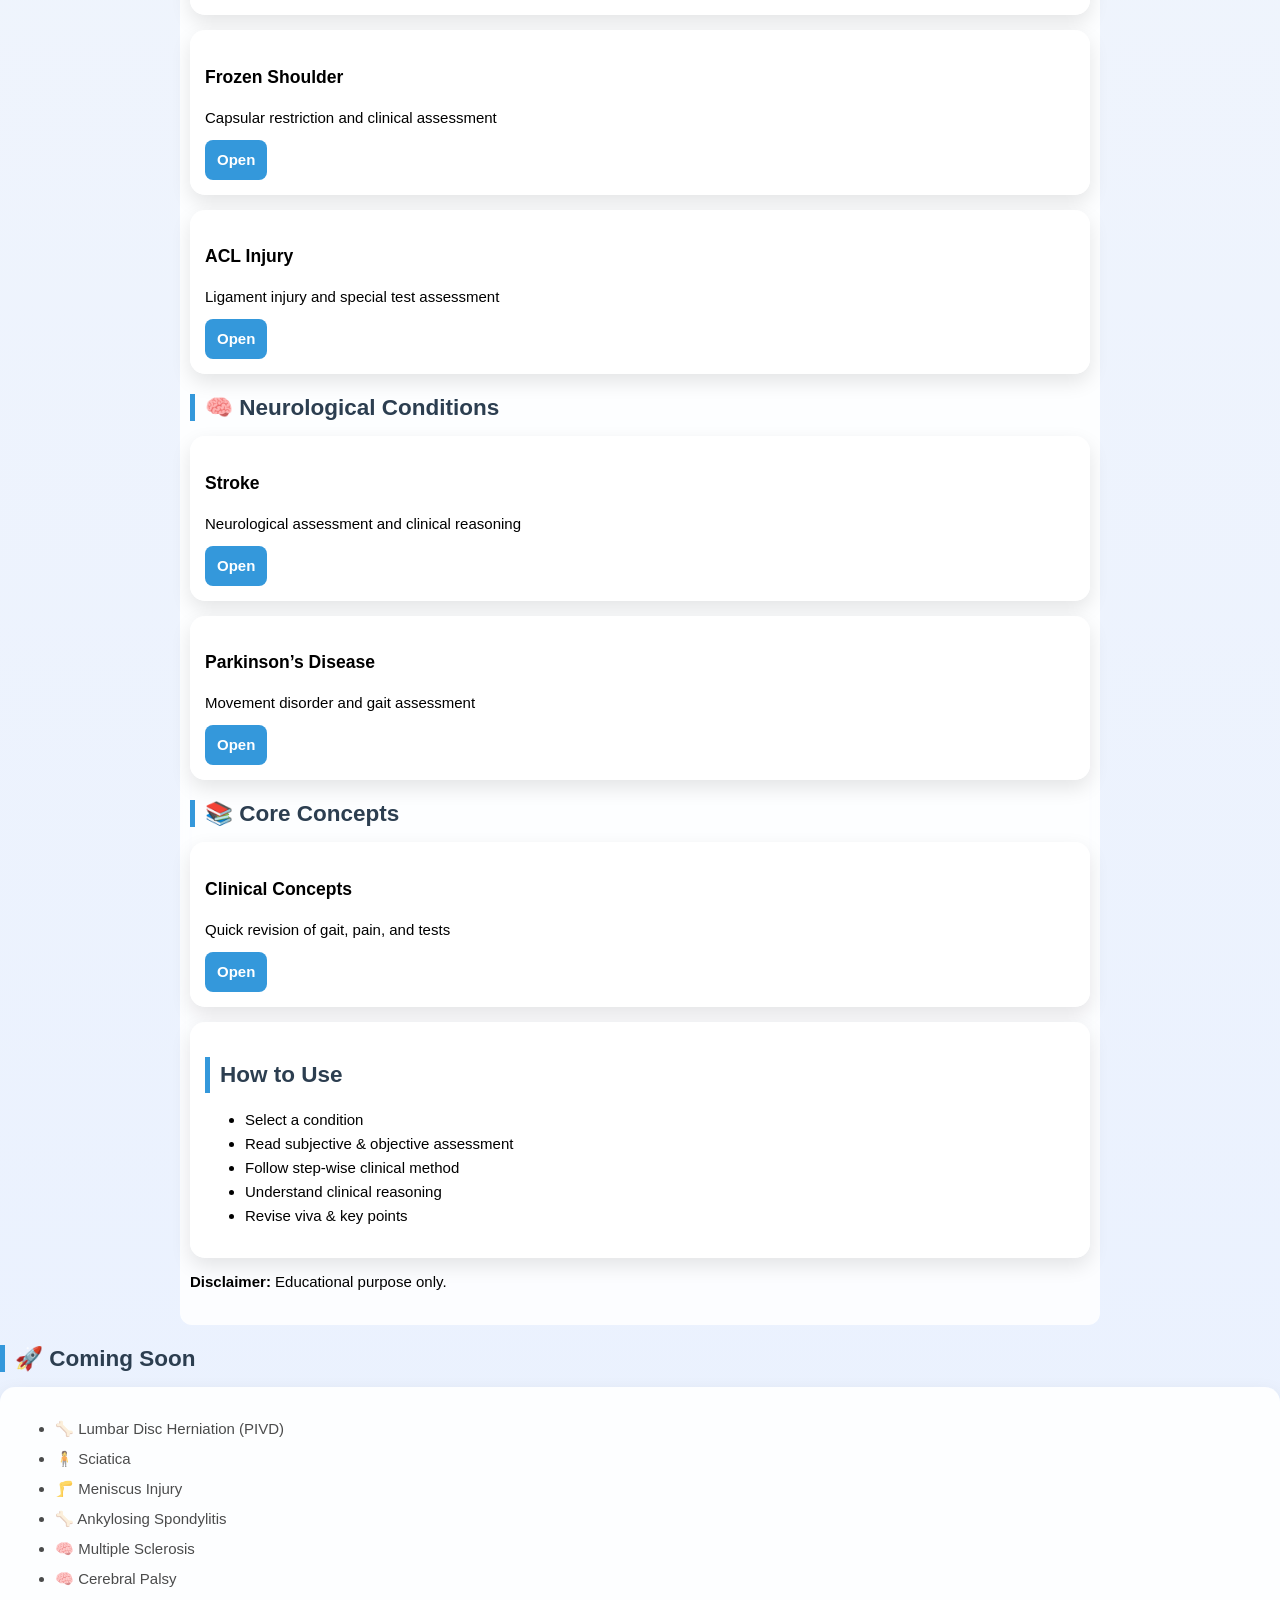
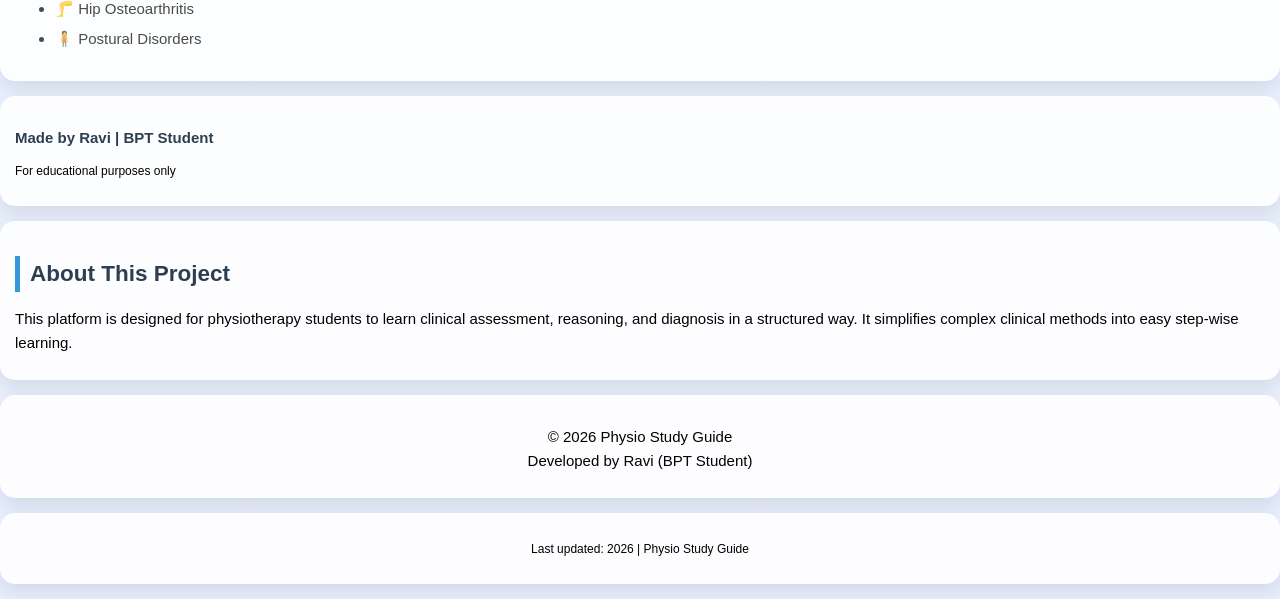
==== commit de2d03c1: "Add files via upload" ====
--- a/index.html
+++ b/index.html
@@ -164,6 +164,7 @@
 
 <div class="card">
 <p><b>Made by Ravi | BPT Student</b></p>
+<p style="font-size: 12px;">For educational purposes only</p>
 </div>
 
 <div class="card">
--- a/style.css
+++ b/style.css
@@ -517,15 +517,24 @@
     background: #444;
 }
 
+
 img {
     width: 100%;
-    height: 250px;
-    object-fit: cover;
+    height: auto;
     border-radius: 12px;
     margin: 10px 0;
 }
+
 
 .coming-soon li {
     opacity: 0.7;
     margin: 6px 0;
+}
+
+.container {
+    padding-bottom: 20px;
+}
+
+.card:hover {
+    transform: translateY(-3px);
 }
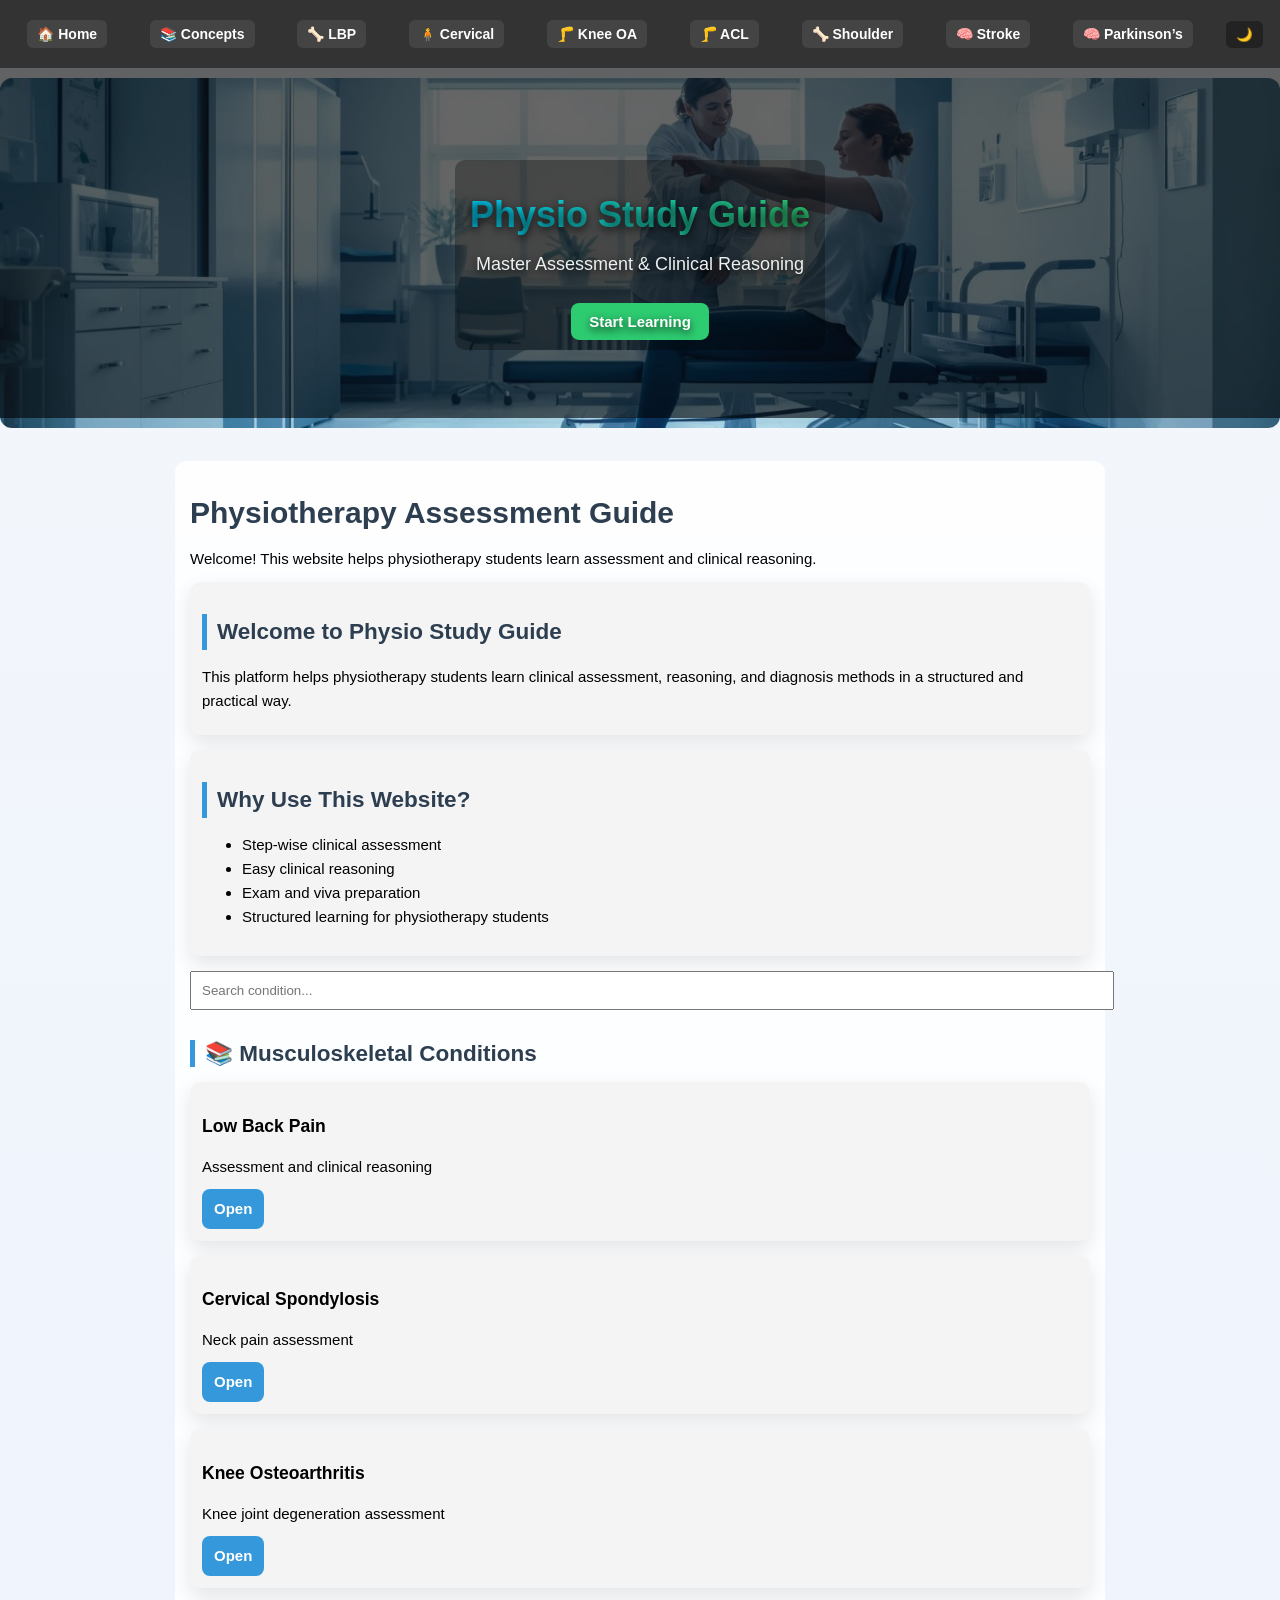
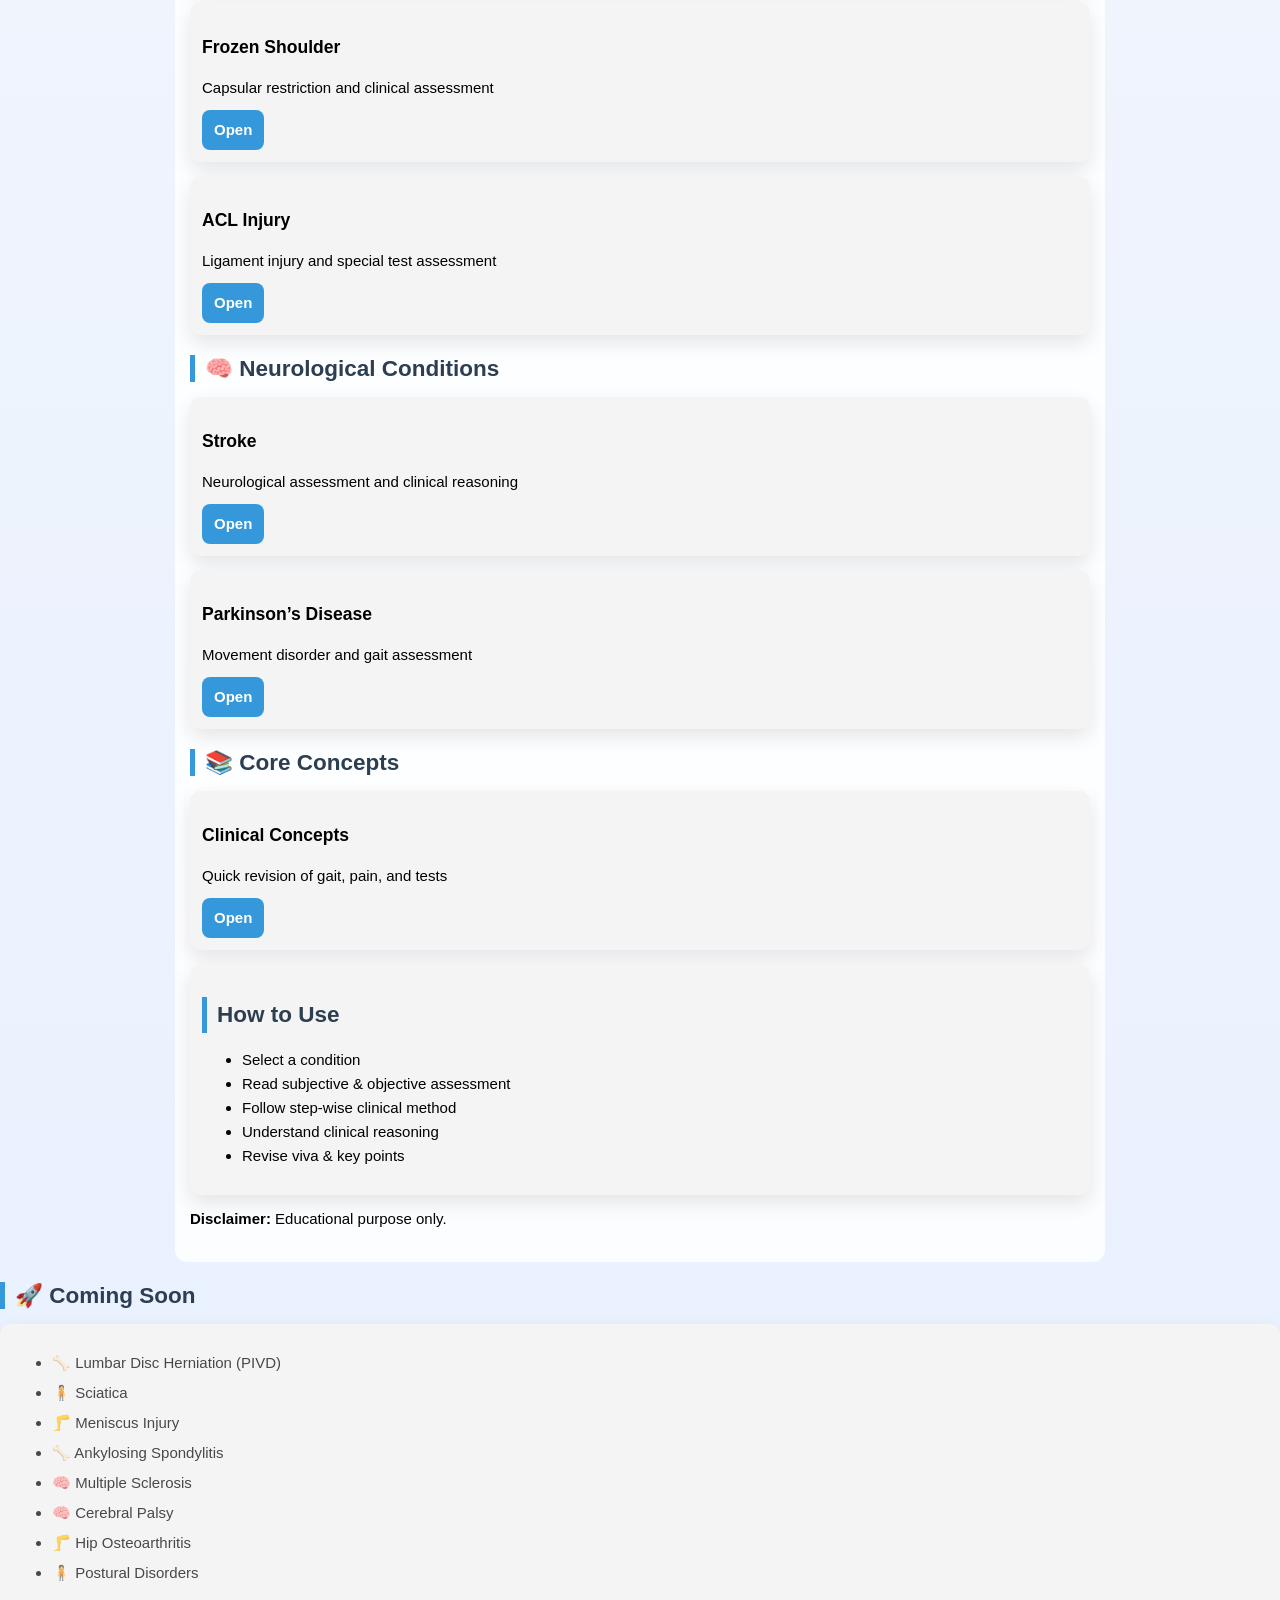
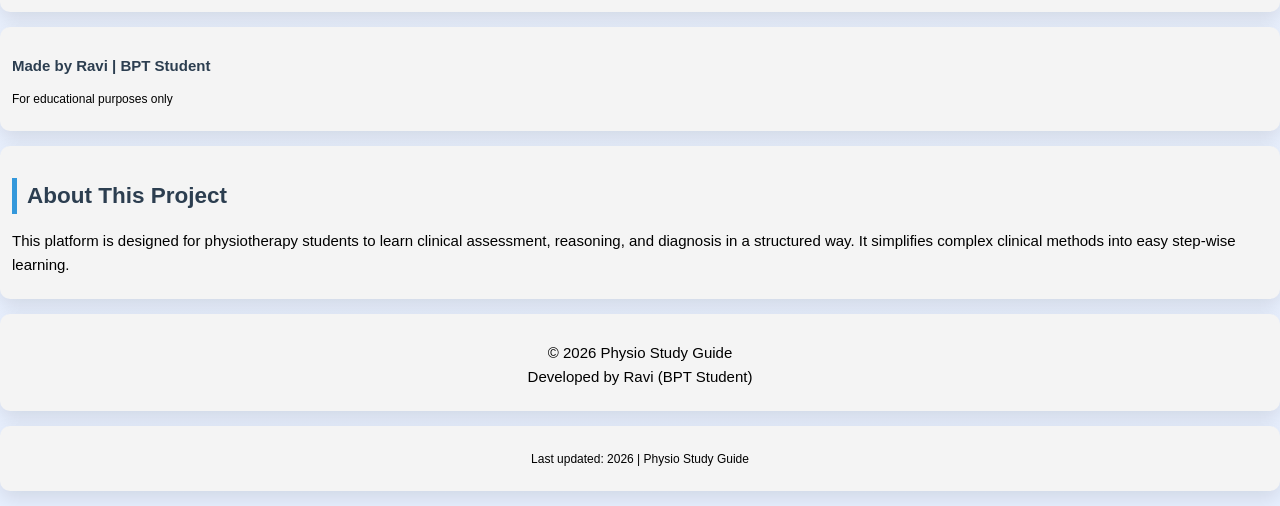
==== commit d9e7703a: "Add files via upload" ====
--- a/index.html
+++ b/index.html
@@ -24,13 +24,18 @@
   
   <div class="navbar">
     <a href="index.html">🏠 Home</a>
-<a href="low-back-pain.html">🦴 Back</a>
-<a href="cervical-spondylosis.html">🧍 Neck</a>
-<a href="knee-osteoarthritis.html">🦵 Knee</a>
-<a href="stroke.html">🧠 Stroke</a>
-<a href="clinical-concepts.html">📚 Concepts</a>
-<button onclick="toggleDarkMode()" class="dark-btn">🌙</button>
-</div>
+    <a href="clinical-concepts.html">📚 Concepts</a>
+    <a href="low-back-pain.html">🦴 LBP</a>
+    <a href="cervical.html">🧍 Cervical</a>
+    <a href="knee.html">🦵 Knee OA</a>
+    <a href="acl.html">🦵 ACL</a>
+    <a href="frozen-shoulder.html">🦴 Shoulder</a>
+    <a href="stroke.html">🧠 Stroke</a>
+    <a href="parkinsons.html">🧠 Parkinson’s</a>
+
+    <button onclick="toggleDarkMode()" class="dark-btn">🌙</button>
+</div>
+ 
 
 
 <div class="hero">
--- a/style.css
+++ b/style.css
@@ -537,4 +537,180 @@
 
 .card:hover {
     transform: translateY(-3px);
+}
+
+.card h2 {
+    margin-bottom: 8px;
+}
+
+
+/* RESET */
+body {
+    margin: 0;
+    font-family: Arial, sans-serif;
+}
+
+/* NAVBAR */
+.navbar {
+    display: flex;
+    flex-wrap: wrap;
+    gap: 8px;
+    background: #333;
+    padding: 10px;
+    align-items: center;
+}
+
+.navbar a {
+    background: #444;
+    padding: 6px 10px;
+    border-radius: 6px;
+    color: white;
+    text-decoration: none;
+    font-size: 14px;
+    display: flex;
+    align-items: center;
+    gap: 5px;
+}
+
+.navbar a:hover {
+    background: #2ecc71;
+}
+
+/* DARK MODE BUTTON */
+.dark-btn {
+    padding: 6px 10px;
+    border: none;
+    border-radius: 6px;
+    background: #222;
+    color: white;
+    cursor: pointer;
+}
+
+/* HERO SECTION */
+.hero {
+    position: relative;
+    margin-bottom: 20px;
+}
+
+.hero img {
+    width: 100%;
+    height: 350px;
+    object-fit: cover;
+}
+
+.hero::after {
+    content: "";
+    position: absolute;
+    top: 0;
+    left: 0;
+    width: 100%;
+    height: 350px;
+    background: rgba(0, 0, 0, 0.6);
+}
+
+/* HERO TEXT */
+.hero-text {
+    position: absolute;
+    top: 50%;
+    left: 50%;
+    transform: translate(-50%, -50%);
+    text-align: center;
+    z-index: 1;
+    color: white;
+    text-shadow: 0 3px 8px rgba(0,0,0,0.8);
+    animation: fadeSlide 1s ease;
+}
+
+.hero-text h1 {
+    font-size: 36px;
+    color: #00d4ff;
+}
+
+.hero-text p {
+    font-size: 18px;
+    color: #ecf0f1;
+}
+
+/* HERO BUTTON */
+.hero-btn {
+    margin-top: 10px;
+    padding: 10px 18px;
+    background: #2ecc71;
+    color: white;
+    border-radius: 8px;
+    text-decoration: none;
+    font-weight: bold;
+    display: inline-block;
+}
+
+.hero-btn:hover {
+    background: #27ae60;
+}
+
+/* ANIMATION */
+@keyframes fadeSlide {
+    from {
+        opacity: 0;
+        transform: translate(-50%, -40%);
+    }
+    to {
+        opacity: 1;
+        transform: translate(-50%, -50%);
+    }
+}
+
+/* CONTAINER */
+.container {
+    padding: 15px;
+    padding-bottom: 20px;
+}
+
+/* CARDS */
+.card {
+    background: #f4f4f4;
+    padding: 12px;
+    border-radius: 10px;
+    margin: 15px 0;
+    transition: 0.2s;
+}
+
+.card:hover {
+    transform: translateY(-3px);
+}
+
+/* IMAGES (FIXED NO CROP) */
+img {
+    width: 100%;
+    height: auto;
+    border-radius: 12px;
+    margin: 10px 0;
+}
+
+/* COMING SOON */
+.coming-soon li {
+    opacity: 0.7;
+    margin: 6px 0;
+}
+
+/* DARK MODE */
+.dark-mode {
+    background: #121212;
+    color: white;
+}
+
+.dark-mode .navbar {
+    background: #000;
+}
+
+.dark-mode .card {
+    background: #1e1e1e;
+    color: white;
+}
+
+.dark-mode a {
+    background: #444;
+}
+
+.dark-mode .hero::after {
+    background: rgba(0, 0, 0, 0.7);
 }
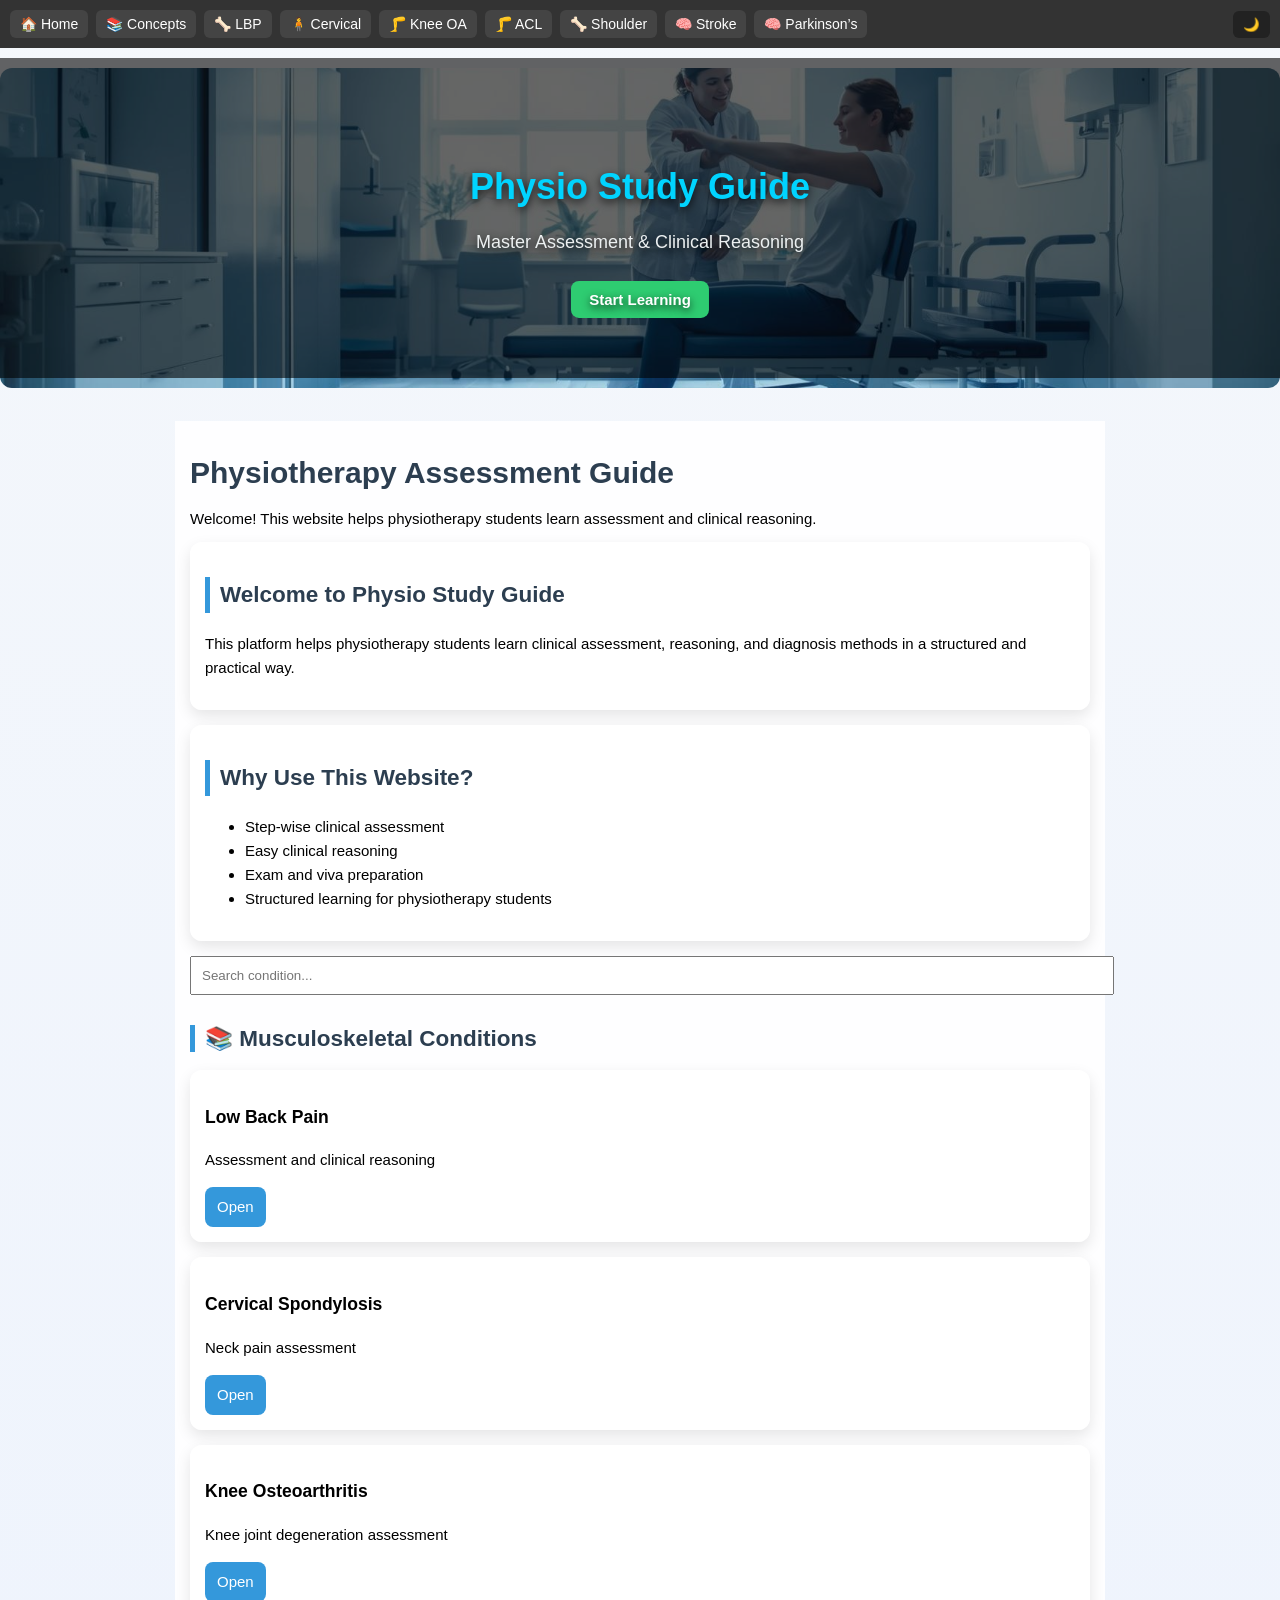
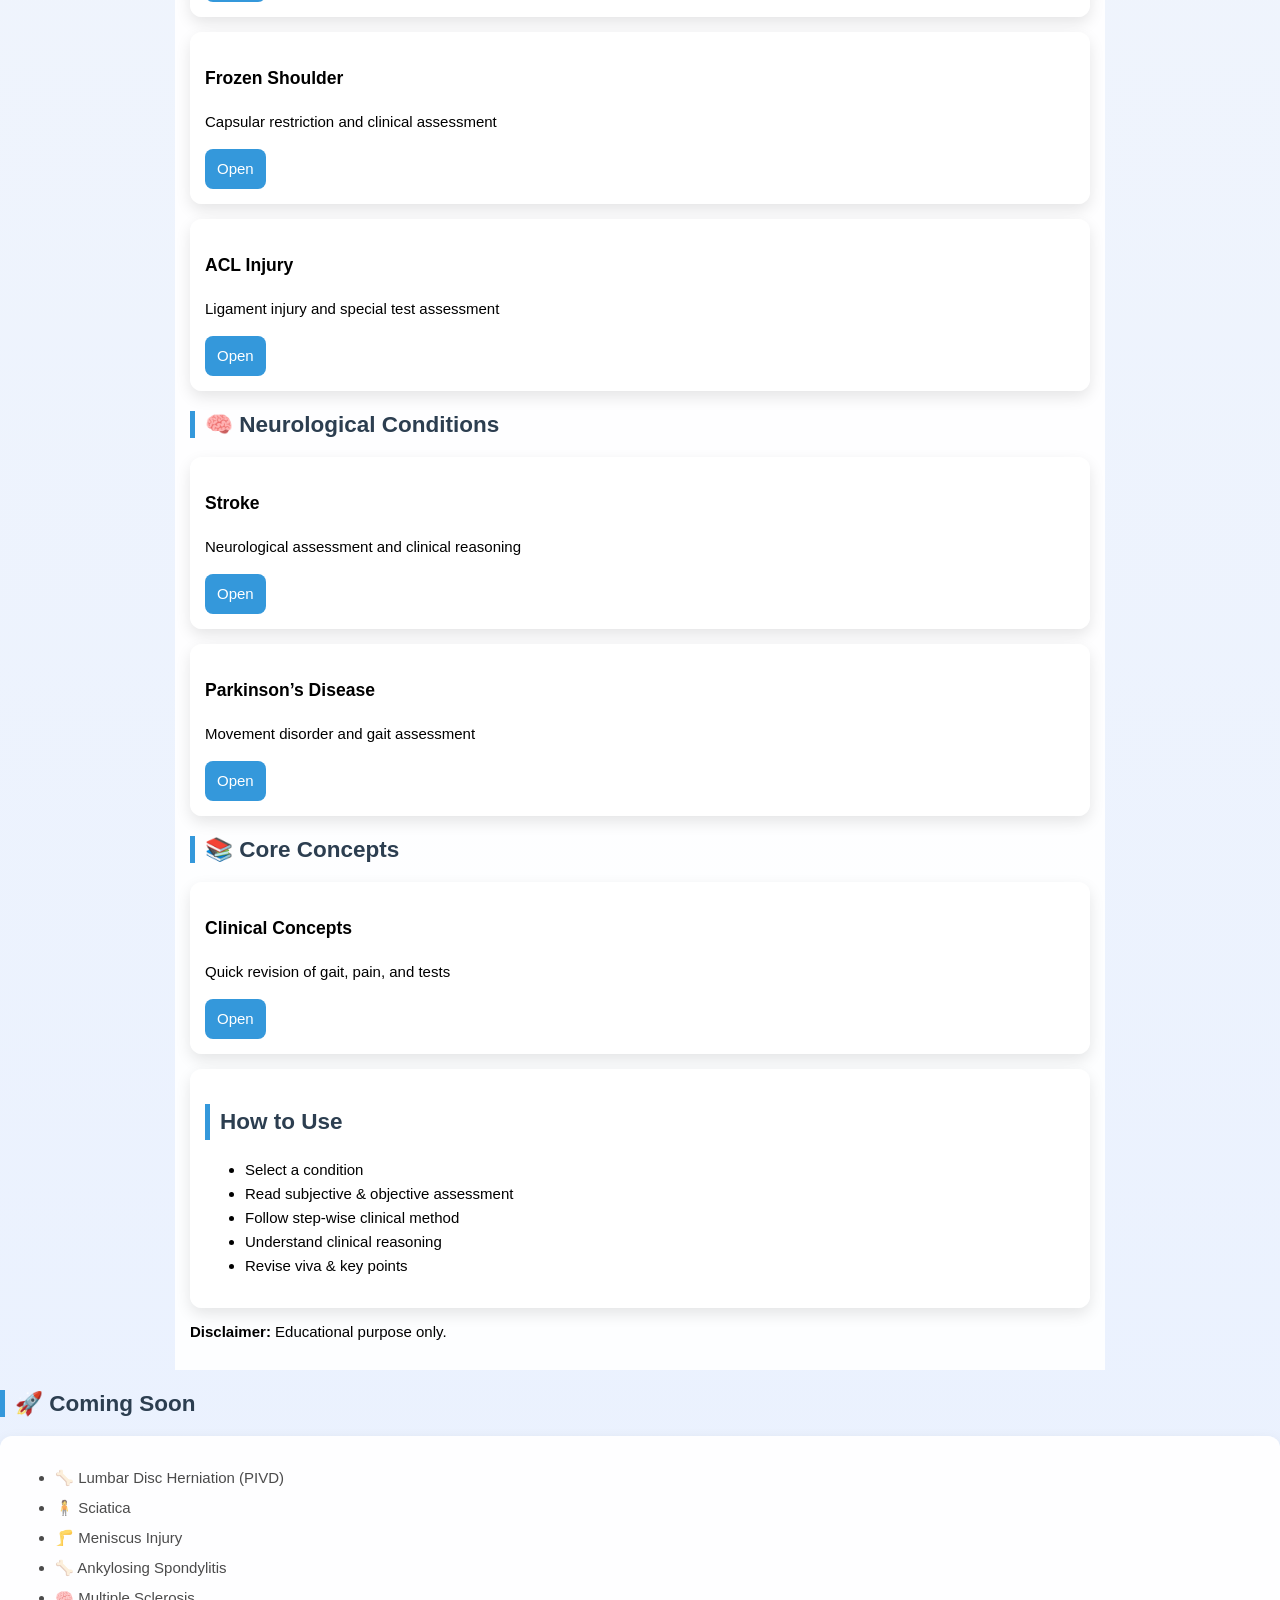
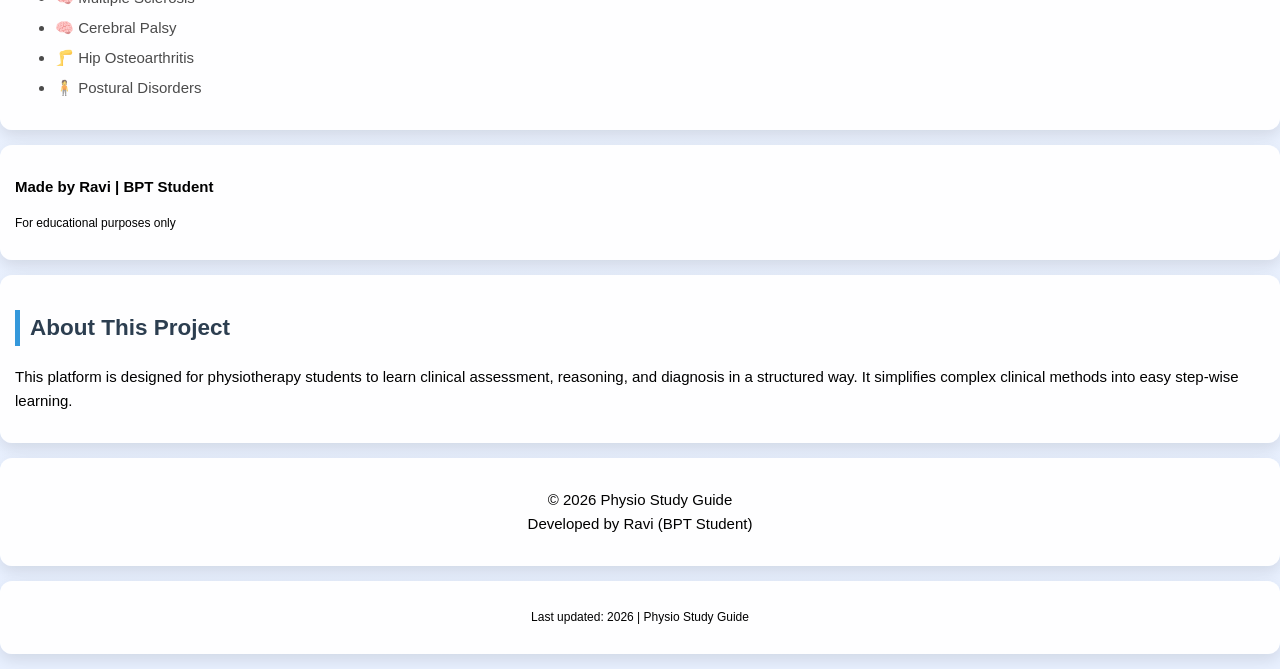
==== commit dc283b05: "Add files via upload" ====
--- a/index.html
+++ b/index.html
@@ -26,9 +26,9 @@
     <a href="index.html">🏠 Home</a>
     <a href="clinical-concepts.html">📚 Concepts</a>
     <a href="low-back-pain.html">🦴 LBP</a>
-    <a href="cervical.html">🧍 Cervical</a>
-    <a href="knee.html">🦵 Knee OA</a>
-    <a href="acl.html">🦵 ACL</a>
+    <a href="cervical-spondylosis.html">🧍 Cervical</a>
+    <a href="knee-osteoarthritis.html">🦵 Knee OA</a>
+    <a href="acl-injury.html">🦵 ACL</a>
     <a href="frozen-shoulder.html">🦴 Shoulder</a>
     <a href="stroke.html">🧠 Stroke</a>
     <a href="parkinsons.html">🧠 Parkinson’s</a>
--- a/style.css
+++ b/style.css
@@ -1,553 +1,10 @@
-body {
-    font-family: Arial, sans-serif;
-    margin: 0;
-    background: url("https://images.unsplash.com/photo-1588776814546-ec7e5f3e4c3b") no-repeat center center fixed;
-    background-size: cover;
-}
-
-/* Header */
-.header {
-    background: linear-gradient(135deg, #2c3e50, #3498db);
-    color: white;
-    padding: 20px;
-    text-align: center;
-    font-size: 22px;
-    font-weight: bold;
-}
-
-
-/* Content */
-.container {
-    padding: 20px;
-    background: rgba(255, 255, 255, 0.85);
-    margin: 10px;
-    border-radius: 12px;
-    backdrop-filter: blur(5px);
-}
-
-
-
-h1 {
-    color: #2c3e50;
-}
-
-h2 {
-    color: #34495e;
-}
-
-/* Card */.card {
-    background: white;
-    padding: 15px;
-    margin-bottom: 10px;
-    border-radius: 10px;
-    transition: 0.3s;
-}
-
-.card:hover {
-    transform: translateY(-6px);
-    box-shadow: 0 12px 25px rgba(0,0,0,0.2);
-}
-
-
-
-/* Link */
-a {
-    text-decoration: none;
-    color: #007bff;
-    font-weight: bold;
-}
-
-.card {
-    background: white;
-    padding: 18px;
-    border-radius: 12px;
-    margin-top: 15px;
-    box-shadow: 0 4px 10px rgba(0,0,0,0.1);
-    line-height: 1.6;
-}
-
-h2 {
-    margin-bottom: 10px;
-}
-
-.card h3 {
-    margin-bottom: 5px;
-}
-
-.card p {
-    margin-bottom: 10px;
-}
-
-.header small {
-    font-size: 12px;
-    display: block;
-    margin-top: 5px;
-}
-.card:hover {
-    transform: scale(1.02);
-    transition: 0.2s;
-}
-
-
-a {
-    display: inline-block;
-    padding: 8px 12px;
-    background: #3498db;
-    color: white;
-    border-radius: 8px;
-    text-decoration: none;
-}
-
-
-a:hover {
-    background: #2c3e50;
-}
-
-.navbar {
-    background: #2c3e50;
-    padding: 10px;
-    display: flex;
-    justify-content: space-around;
-}
-
-.navbar a {
-    color: white;
-    text-decoration: none;
-    font-size: 14px;
-}
-
-.navbar a:hover {
-    text-decoration: underline;
-}
-.navbar {
-    background: #2c3e50;
-    padding: 10px;
-    display: flex;
-    justify-content: space-around;
-    position: sticky;
-    top: 0;
-    z-index: 1000;
-}
-.navbar a {
-    color: white;
-    text-decoration: none;
-    font-size: 14px;
-    padding: 5px;
-}
-
-.navbar a:hover {
-    background: #3498db;
-    border-radius: 5px;
-}
-h2 {
-    margin-top: 20px;
-}
-
-a {
-    display: inline-block;
-    padding: 8px 12px;
-    background: #3498db;
-    color: white;
-    border-radius: 8px;
-    text-decoration: none;
-}
-
-
-a:hover {
-    background: #2c3e50;
-    transform: scale(1.05);
-}
-
-
-.hero::after {
-    content: "";
-    position: absolute;
-    top: 0;
-    left: 0;
-    width: 100%;
-    height: 350px;
-    background: rgba(0, 0, 0, 0.6); /* increased from 0.4 → 0.6 */
-}
-
-
-h2 {
-    border-left: 4px solid #3498db;
-    padding-left: 8px;
-}
-
-body {
-    font-size: 15px;
-}
-
-.card:hover {
-    transform: translateY(-5px);
-    box-shadow: 0 10px 25px rgba(0,0,0,0.2);
-}
-
-.container {
-    max-width: 800px;
-    margin: auto;
-}
-
-.highlight {
-    color: #3498db;
-    font-weight: bold;
-}
-
-body {
-    animation: fadeIn 0.8s ease-in;
-}
-
-@keyframes fadeIn {
-    from {
-        opacity: 0;
-    }
-    to {
-        opacity: 1;
-    }
-}
-
-a {
-    transition: 0.2s;
-}
-
-a:hover {
-    transform: scale(1.05);
-}
-
-.hero-text {
-    animation: slideUp 1s ease;
-}
-
-@keyframes slideUp {
-    from {
-        transform: translateY(30px);
-        opacity: 0;
-    }
-    to {
-        transform: translateY(0);
-        opacity: 1;
-    }
-}
-
-html {
-    scroll-behavior: smooth;
-}
-
-table {
-    border-collapse: collapse;
-    margin-top: 10px;
-}
-
-th, td {
-    padding: 8px;
-    text-align: left;
-}
-
-.card h2 {
-    color: #2c3e50;
-}
-.card p b {
-    color: #2c3e50;
-}
-
-body {
-    font-family: Arial, sans-serif;
-    background: #f4f7fb;
-    margin: 0;
-}
-
-/* Navbar */
-.navbar {
-    background: #2c3e50;
-    padding: 12px;
-    text-align: center;
-}
-
-.navbar a {
-    color: white;
-    margin: 10px;
-    text-decoration: none;
-    font-weight: bold;
-}
-
-/* Header */
-.header {
-    background: linear-gradient(to right, #3498db, #2ecc71);
-    color: white;
-    padding: 20px;
-    text-align: center;
-    font-size: 24px;
-}
-
-.card {
-    background: rgba(255, 255, 255, 0.9);
-    padding: 15px;
-    margin: 15px 0;
-    border-radius: 15px;
-    box-shadow: 0 8px 20px rgba(0,0,0,0.1);
-    transition: 0.3s;
-}
-
-.card:hover {
-    transform: translateY(-5px);
-}
-a {
-    display: inline-block;
-    padding: 8px 12px;
-    background: #3498db;
-    color: white;
-    border-radius: 8px;
-    text-decoration: none;
-}
-
-
-a:hover {
-    background: #2980b9;
-}
-
-h1, h2 {
-    color: #2c3e50;
-}
-
-h2 {
-    border-left: 5px solid #3498db;
-    padding-left: 10px;
-}
-
-.container {
-    max-width: 900px;
-    margin: auto;
-    padding: 10px;
-}
-
-.navbar a:hover {
-    color: #2ecc71;
-}
-
-body {
-    background: linear-gradient(to bottom, #f4f7fb, #e8f0ff);
-}
-
-.highlight-box {
-    background: #eaf6ff;
-    padding: 10px;
-    border-left: 5px solid #3498db;
-    border-radius: 8px;
-}
-
-.hero img {
-    width: 100%;
-    height: 300px;
-    object-fit: cover;
-}
-
-.hero {
-    position: relative;
-}
-
-.hero-text {
-    position: absolute;
-    top: 50%;
-    left: 50%;
-    transform: translate(-50%, -50%);
-    color: white;
-    text-align: center;
-}
-
-.hero {
-    position: relative;
-}
-
-
-.hero::after {
-    content: "";
-    position: absolute;
-    top: 0;
-    left: 0;
-    width: 100%;
-    height: 350px;
-    background: rgba(0, 0, 0, 0.6); /* increased from 0.4 → 0.6 */
-}
-
-
-.hero-text {
-    position: absolute;
-    top: 50%;
-    left: 50%;
-    transform: translate(-50%, -50%);
-    color: white;
-    text-align: center;
-    z-index: 1;
-}
-
-.hero-text h1 {
-    font-size: 32px;
-    margin-bottom: 10px;
-}
-
-.hero-text p {
-    font-size: 16px;
-}
-
-.hero-text {
-    animation: fadeSlide 1s ease;
-}
-
-@keyframes fadeSlide {
-    from {
-        opacity: 0;
-        transform: translate(-50%, -40%);
-    }
-    to {
-        opacity: 1;
-        transform: translate(-50%, -50%);
-    }
-}
-
-.hero img {
-    width: 100%;
-    height: 350px;
-    object-fit: cover;
-}
-
-.hero {
-    margin-bottom: 20px;
-}
-
-.navbar a:hover {
-    color: #2ecc71;
-}
-
-.card {
-    margin: 15px 0;
-}
-
-.hero-text {
-    text-shadow: 0 2px 5px rgba(0,0,0,0.5);
-}
-
-.hero-text h1 {
-    font-size: 36px;
-    font-weight: bold;
-}
-
-.hero-text p {
-    font-size: 18px;
-}
-
-.hero-text {
-    background: rgba(0, 0, 0, 0.3);
-    padding: 10px 15px;
-    border-radius: 10px;
-}
-
-.hero-text {
-    text-shadow: 0 3px 8px rgba(0,0,0,0.8);
-}
-
-.hero-text h1 {
-    color: #00d4ff;  /* bright cyan-blue */
-}
-
-.hero-text h1 {
-    color: white;
-    text-shadow: 0 4px 10px rgba(0,0,0,0.9);
-}
-
-.hero-text h1 {
-    background: linear-gradient(to right, #00d4ff, #2ecc71);
-    -webkit-background-clip: text;
-    -webkit-text-fill-color: transparent;
-}
-
-.hero-text h1 {
-    color: #f1c40f; /* yellow highlight */
-}
-
-.hero-text h1 {
-    color: #00d4ff;
-    text-shadow: 0 3px 8px rgba(0,0,0,0.8);
-}
-
-.hero-text p {
-    color: #ecf0f1;
-}
-
-.hero-btn {
-    margin-top: 10px;
-    padding: 10px 18px;
-    background: #2ecc71;
-    color: white;
-    border-radius: 8px;
-    text-decoration: none;
-    font-weight: bold;
-    display: inline-block;
-}
-
-.hero-btn:hover {
-    background: #27ae60;
-}
-
-.dark-btn {
-    padding: 6px 10px;
-    border: none;
-    border-radius: 6px;
-    background: #222;
-    color: white;
-    cursor: pointer;
-}
-
-
-.dark-mode {
-    background: #121212;
-    color: white;
-}
-
-.dark-mode .card {
-    background: #1e1e1e;
-    color: white;
-}
-
-.dark-mode .navbar {
-    background: #000;
-}
-
-.dark-mode a {
-    background: #444;
-}
-
-
-img {
-    width: 100%;
-    height: auto;
-    border-radius: 12px;
-    margin: 10px 0;
-}
-
-
-.coming-soon li {
-    opacity: 0.7;
-    margin: 6px 0;
-}
-
-.container {
-    padding-bottom: 20px;
-}
-
-.card:hover {
-    transform: translateY(-3px);
-}
-
-.card h2 {
-    margin-bottom: 8px;
-}
-
-
 /* RESET */
 body {
     margin: 0;
     font-family: Arial, sans-serif;
+    background: linear-gradient(to bottom, #f4f7fb, #e8f0ff);
+    font-size: 15px;
+    animation: fadeIn 0.8s ease-in;
 }
 
 /* NAVBAR */
@@ -570,14 +27,15 @@
     display: flex;
     align-items: center;
     gap: 5px;
+    transition: 0.2s;
 }
 
 .navbar a:hover {
     background: #2ecc71;
 }
 
-/* DARK MODE BUTTON */
 .dark-btn {
+    margin-left: auto;
     padding: 6px 10px;
     border: none;
     border-radius: 6px;
@@ -586,7 +44,17 @@
     cursor: pointer;
 }
 
-/* HERO SECTION */
+/* HEADER */
+.header {
+    background: linear-gradient(135deg, #2c3e50, #3498db);
+    color: white;
+    padding: 20px;
+    text-align: center;
+    font-size: 22px;
+    font-weight: bold;
+}
+
+/* HERO */
 .hero {
     position: relative;
     margin-bottom: 20px;
@@ -594,7 +62,7 @@
 
 .hero img {
     width: 100%;
-    height: 350px;
+    height: 320px;
     object-fit: cover;
 }
 
@@ -604,7 +72,7 @@
     top: 0;
     left: 0;
     width: 100%;
-    height: 350px;
+    height: 320px;
     background: rgba(0, 0, 0, 0.6);
 }
 
@@ -618,7 +86,7 @@
     z-index: 1;
     color: white;
     text-shadow: 0 3px 8px rgba(0,0,0,0.8);
-    animation: fadeSlide 1s ease;
+    animation: slideUp 1s ease;
 }
 
 .hero-text h1 {
@@ -641,49 +109,81 @@
     text-decoration: none;
     font-weight: bold;
     display: inline-block;
+    transition: 0.2s;
 }
 
 .hero-btn:hover {
     background: #27ae60;
 }
 
-/* ANIMATION */
-@keyframes fadeSlide {
-    from {
-        opacity: 0;
-        transform: translate(-50%, -40%);
-    }
-    to {
-        opacity: 1;
-        transform: translate(-50%, -50%);
-    }
-}
-
 /* CONTAINER */
 .container {
+    max-width: 900px;
+    margin: auto;
     padding: 15px;
-    padding-bottom: 20px;
+}
+
+/* HEADINGS */
+h1, h2 {
+    color: #2c3e50;
+}
+
+h2 {
+    border-left: 5px solid #3498db;
+    padding-left: 10px;
+    margin-top: 20px;
 }
 
 /* CARDS */
 .card {
-    background: #f4f4f4;
-    padding: 12px;
-    border-radius: 10px;
+    background: rgba(255, 255, 255, 0.95);
+    padding: 15px;
     margin: 15px 0;
+    border-radius: 12px;
+    box-shadow: 0 6px 15px rgba(0,0,0,0.1);
+    transition: 0.3s;
+    line-height: 1.6;
+}
+
+.card:hover {
+    transform: translateY(-5px);
+    box-shadow: 0 10px 25px rgba(0,0,0,0.2);
+}
+
+/* LINKS */
+a {
+    display: inline-block;
+    padding: 8px 12px;
+    background: #3498db;
+    color: white;
+    border-radius: 8px;
+    text-decoration: none;
     transition: 0.2s;
 }
 
-.card:hover {
-    transform: translateY(-3px);
-}
-
-/* IMAGES (FIXED NO CROP) */
+a:hover {
+    background: #2980b9;
+    transform: scale(1.05);
+}
+
+/* IMAGES (NO CROPPING) */
 img {
     width: 100%;
     height: auto;
     border-radius: 12px;
     margin: 10px 0;
+}
+
+/* TABLES */
+table {
+    border-collapse: collapse;
+    margin-top: 10px;
+    width: 100%;
+}
+
+th, td {
+    padding: 8px;
+    text-align: left;
 }
 
 /* COMING SOON */
@@ -692,6 +192,14 @@
     margin: 6px 0;
 }
 
+/* HIGHLIGHT BOX */
+.highlight-box {
+    background: #eaf6ff;
+    padding: 10px;
+    border-left: 5px solid #3498db;
+    border-radius: 8px;
+}
+
 /* DARK MODE */
 .dark-mode {
     background: #121212;
@@ -713,4 +221,34 @@
 
 .dark-mode .hero::after {
     background: rgba(0, 0, 0, 0.7);
+}
+
+/* ANIMATIONS */
+@keyframes fadeIn {
+    from { opacity: 0; }
+    to { opacity: 1; }
+}
+
+@keyframes slideUp {
+    from {
+        transform: translate(-50%, -40%);
+        opacity: 0;
+    }
+    to {
+        transform: translate(-50%, -50%);
+        opacity: 1;
+    }
+}
+
+/* SMOOTH SCROLL */
+html {
+    scroll-behavior: smooth;
+}
+
+.navbar {
+    margin-bottom: 10px;
+}
+
+.container {
+    background: rgba(255,255,255,0.92);
 }
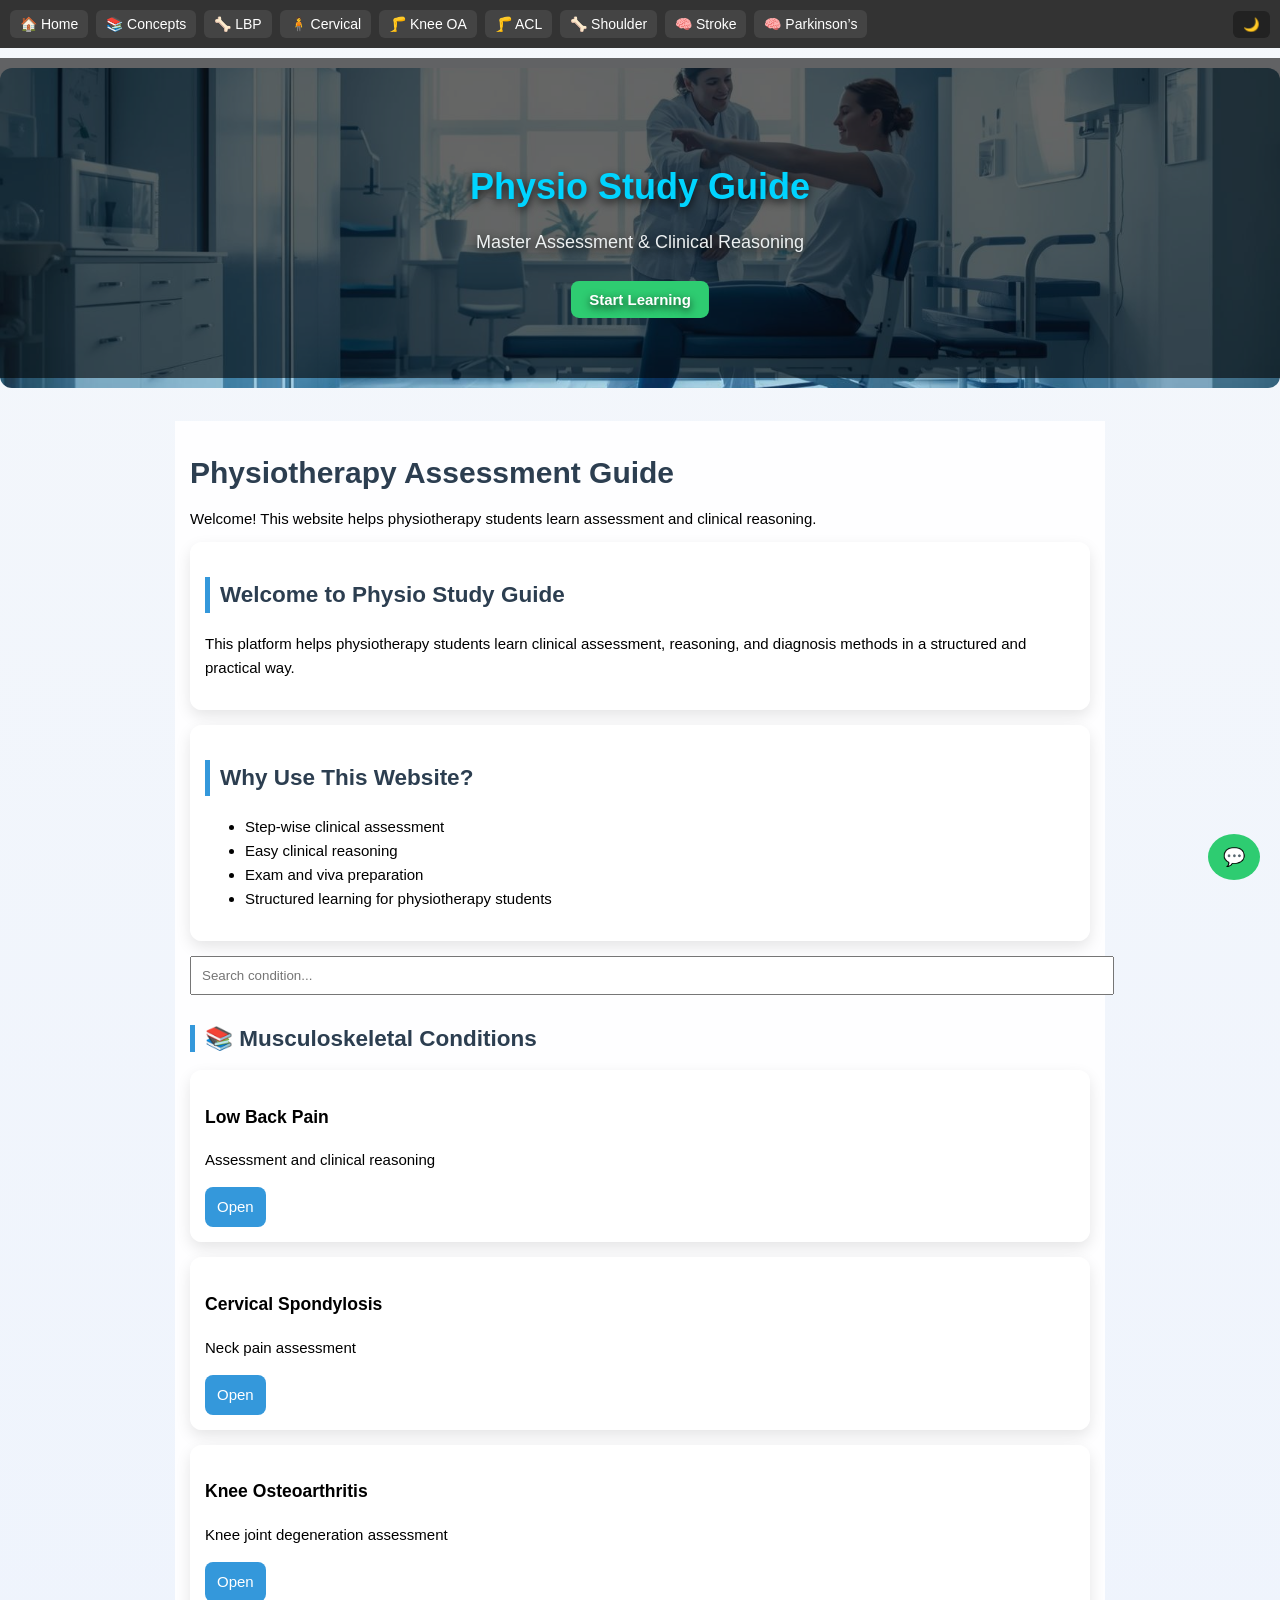
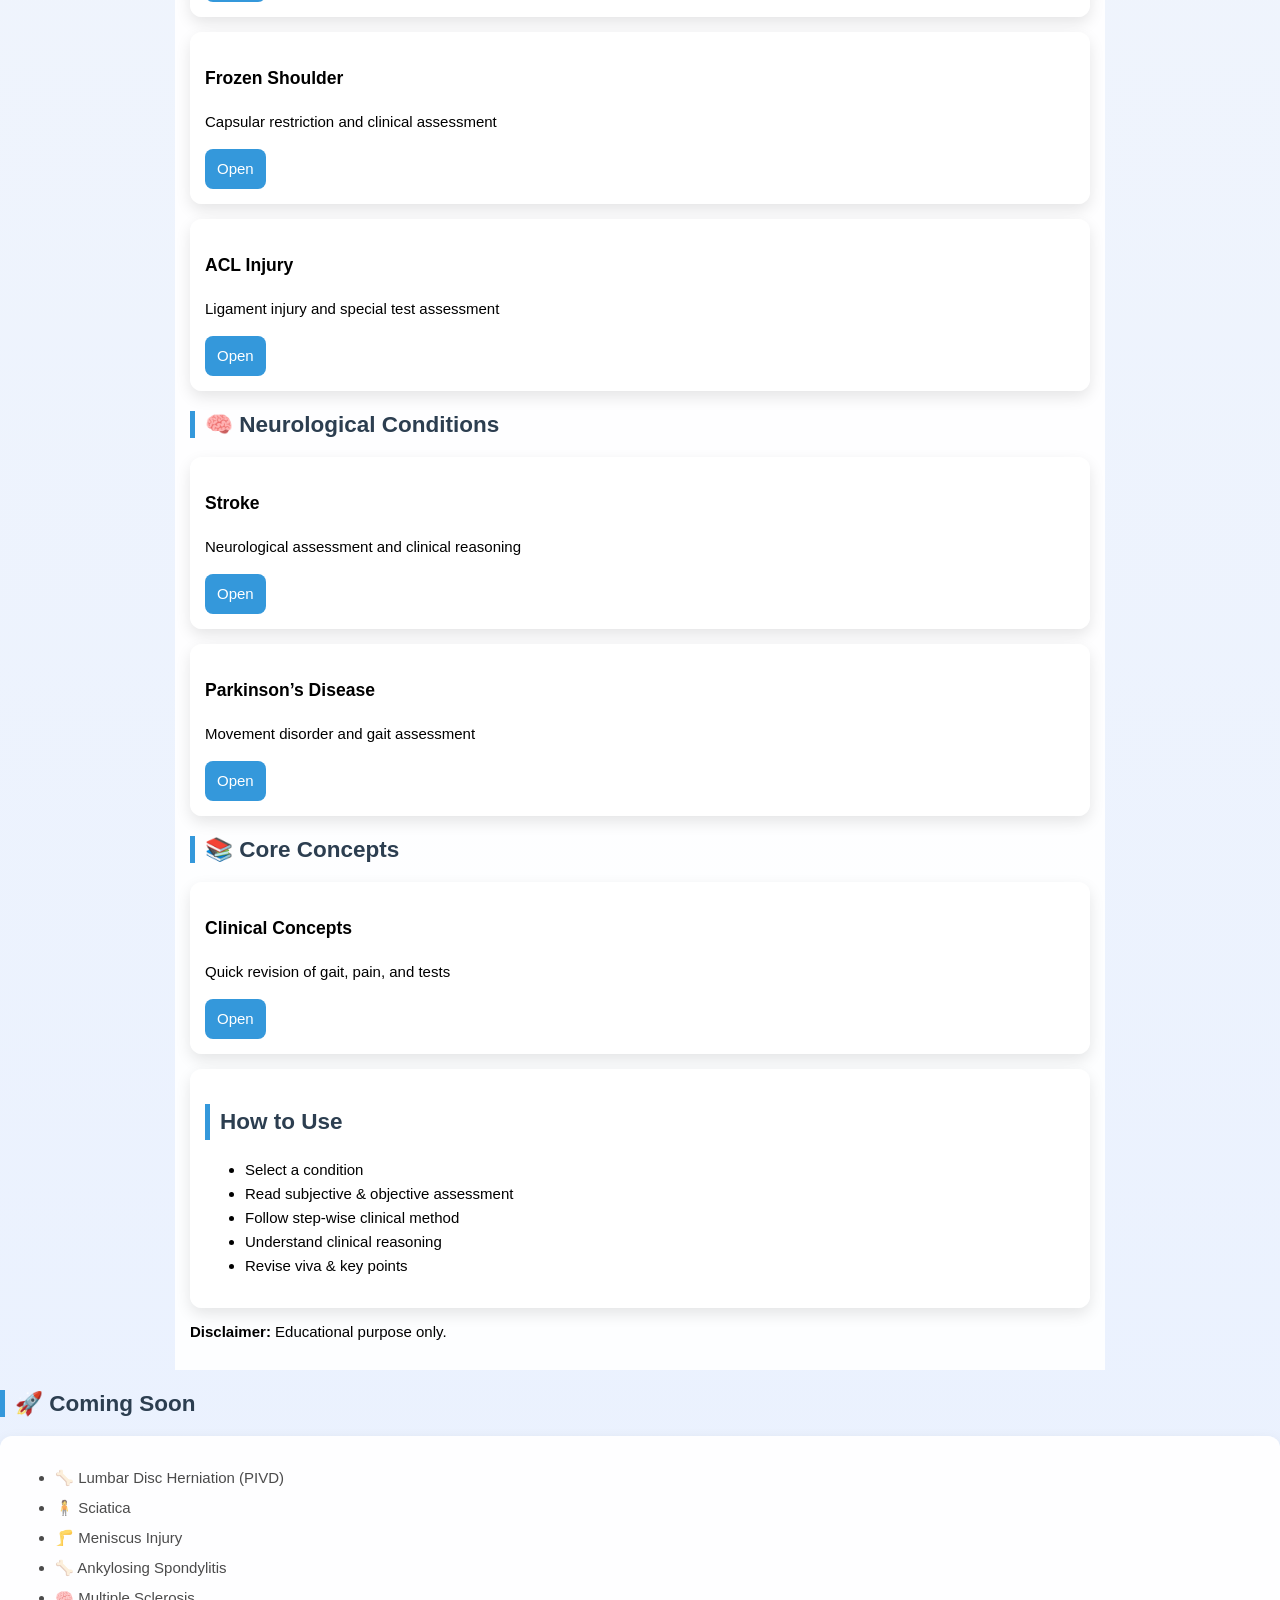
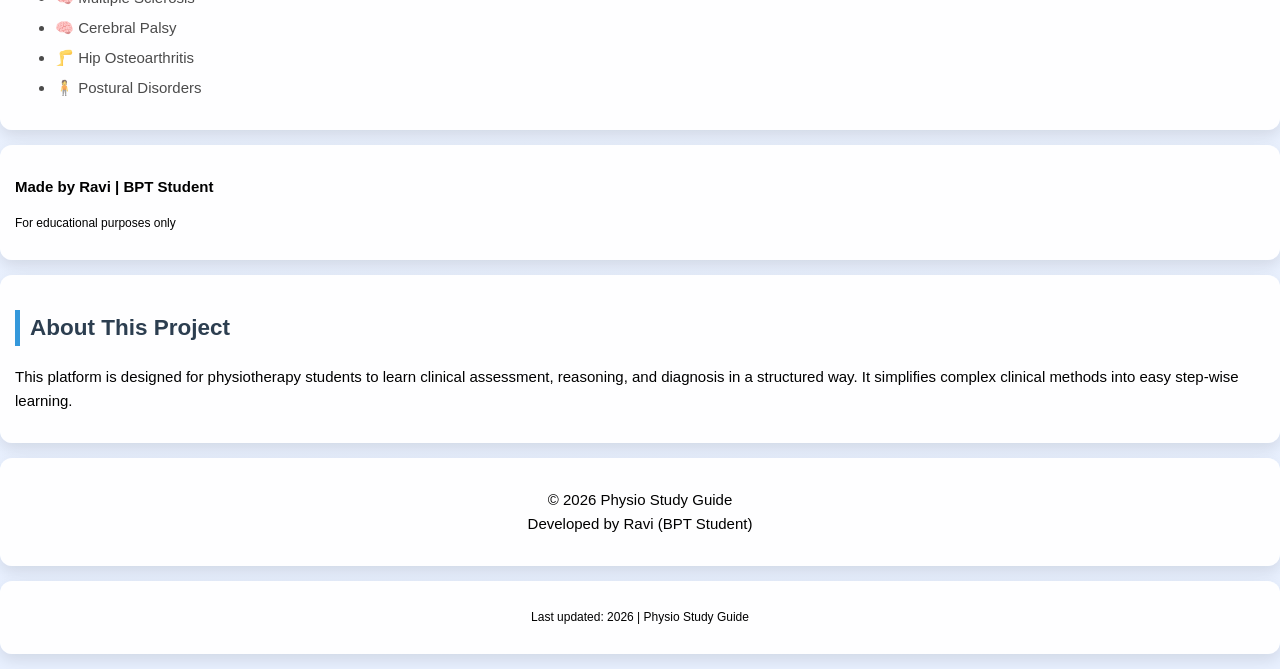
==== commit e9ae7a6e: "Add files via upload" ====
--- a/index.html
+++ b/index.html
@@ -214,6 +214,125 @@
 </script>
 
 
+<!-- CHATBOT BUTTON -->
+<button class="chat-toggle" onclick="toggleChat()">💬</button>
+
+<!-- CHATBOT BOX -->
+<div class="chatbot" id="chatbotBox">
+    <div class="chat-header">
+        Physio Assistant 🤖
+        <span onclick="toggleChat()" class="close-btn">✖</span>
+    </div>
+
+    <div class="chat-body" id="chatBody"></div>
+
+    <div class="chat-input-area">
+        <input type="text" id="chatInput" placeholder="Ask about any condition..." onkeypress="handleKey(event)">
+        <button onclick="startListening()">🎤</button>
+    </div>
+</div>
+
+
+<script>
+// TOGGLE CHAT
+function toggleChat() {
+    let box = document.getElementById("chatbotBox");
+    box.style.display = (box.style.display === "block") ? "none" : "block";
+}
+
+// SPEAK FUNCTION
+function speak(text) {
+    let speech = new SpeechSynthesisUtterance(text);
+    speech.lang = "en-US";
+    window.speechSynthesis.speak(speech);
+}
+
+// SMART RESPONSE ENGINE
+function getResponse(msg) {
+    msg = msg.toLowerCase();
+
+    if (msg.includes("back pain") || msg.includes("lbp"))
+        return "Low Back Pain: Causes include disc, muscle strain, poor posture. Red flags: bladder issues, trauma.";
+
+    if (msg.includes("cervical") || msg.includes("neck"))
+        return "Cervical spondylosis: Neck pain with radiating symptoms. Spurling test is important.";
+
+    if (msg.includes("knee"))
+        return "Knee Osteoarthritis: Pain, stiffness, crepitus. Worse with activity.";
+
+    if (msg.includes("acl"))
+        return "ACL injury: Instability present. Lachman test is most sensitive.";
+
+    if (msg.includes("shoulder") || msg.includes("frozen"))
+        return "Frozen shoulder: Loss of active and passive ROM, especially external rotation.";
+
+    if (msg.includes("stroke"))
+        return "Stroke: Sudden weakness, facial droop, speech loss. Emergency referral required.";
+
+    if (msg.includes("parkinson"))
+        return "Parkinson's: Tremor, rigidity, bradykinesia, postural instability.";
+
+    if (msg.includes("hello") || msg.includes("hi"))
+        return "Hello! I am your Physio Assistant. Ask me anything about conditions.";
+
+    return "I'm still learning. Try asking about LBP, stroke, ACL, or knee.";
+}
+
+// TYPE EFFECT
+function typeEffect(text) {
+    let chatBody = document.getElementById("chatBody");
+    let p = document.createElement("p");
+    chatBody.appendChild(p);
+
+    let i = 0;
+    let interval = setInterval(() => {
+        p.innerHTML = "<b>Bot:</b> " + text.substring(0, i);
+        i++;
+        if (i > text.length) clearInterval(interval);
+    }, 20);
+}
+
+// TEXT INPUT
+function handleKey(e) {
+    if (e.key === "Enter") {
+        let input = document.getElementById("chatInput");
+        let msg = input.value;
+
+        let chatBody = document.getElementById("chatBody");
+        chatBody.innerHTML += "<p><b>You:</b> " + msg + "</p>";
+
+        let response = getResponse(msg);
+        typeEffect(response);
+        speak(response);
+
+        input.value = "";
+        chatBody.scrollTop = chatBody.scrollHeight;
+    }
+}
+
+// VOICE INPUT
+function startListening() {
+    let recognition = new (window.SpeechRecognition || window.webkitSpeechRecognition)();
+    recognition.lang = "en-US";
+
+    recognition.start();
+
+    recognition.onresult = function(event) {
+        let msg = event.results[0][0].transcript;
+
+        let chatBody = document.getElementById("chatBody");
+        chatBody.innerHTML += "<p><b>You:</b> " + msg + "</p>";
+
+        let response = getResponse(msg);
+        typeEffect(response);
+        speak(response);
+
+        chatBody.scrollTop = chatBody.scrollHeight;
+    };
+}
+</script>
+
+
 </body>
 
 </html>
--- a/style.css
+++ b/style.css
@@ -251,4 +251,75 @@
 
 .container {
     background: rgba(255,255,255,0.92);
+}
+
+
+/* CHAT TOGGLE BUTTON */
+.chat-toggle {
+    position: fixed;
+    bottom: 20px;
+    right: 20px;
+    background: #2ecc71;
+    color: white;
+    border: none;
+    padding: 12px 15px;
+    border-radius: 50%;
+    font-size: 18px;
+    cursor: pointer;
+}
+
+/* CHATBOX */
+.chatbot {
+    position: fixed;
+    bottom: 80px;
+    right: 20px;
+    width: 280px;
+    background: white;
+    border-radius: 12px;
+    box-shadow: 0 0 15px rgba(0,0,0,0.3);
+    display: none;
+    overflow: hidden;
+}
+
+/* HEADER */
+.chat-header {
+    background: #3498db;
+    color: white;
+    padding: 10px;
+    font-weight: bold;
+    display: flex;
+    justify-content: space-between;
+}
+
+/* CLOSE BUTTON */
+.close-btn {
+    cursor: pointer;
+}
+
+/* BODY */
+.chat-body {
+    height: 200px;
+    overflow-y: auto;
+    padding: 10px;
+    font-size: 14px;
+}
+
+/* INPUT AREA */
+.chat-input-area {
+    display: flex;
+}
+
+.chat-input-area input {
+    flex: 1;
+    padding: 8px;
+    border: none;
+    border-top: 1px solid #ccc;
+}
+
+.chat-input-area button {
+    border: none;
+    background: #2ecc71;
+    color: white;
+    padding: 8px;
+    cursor: pointer;
 }
